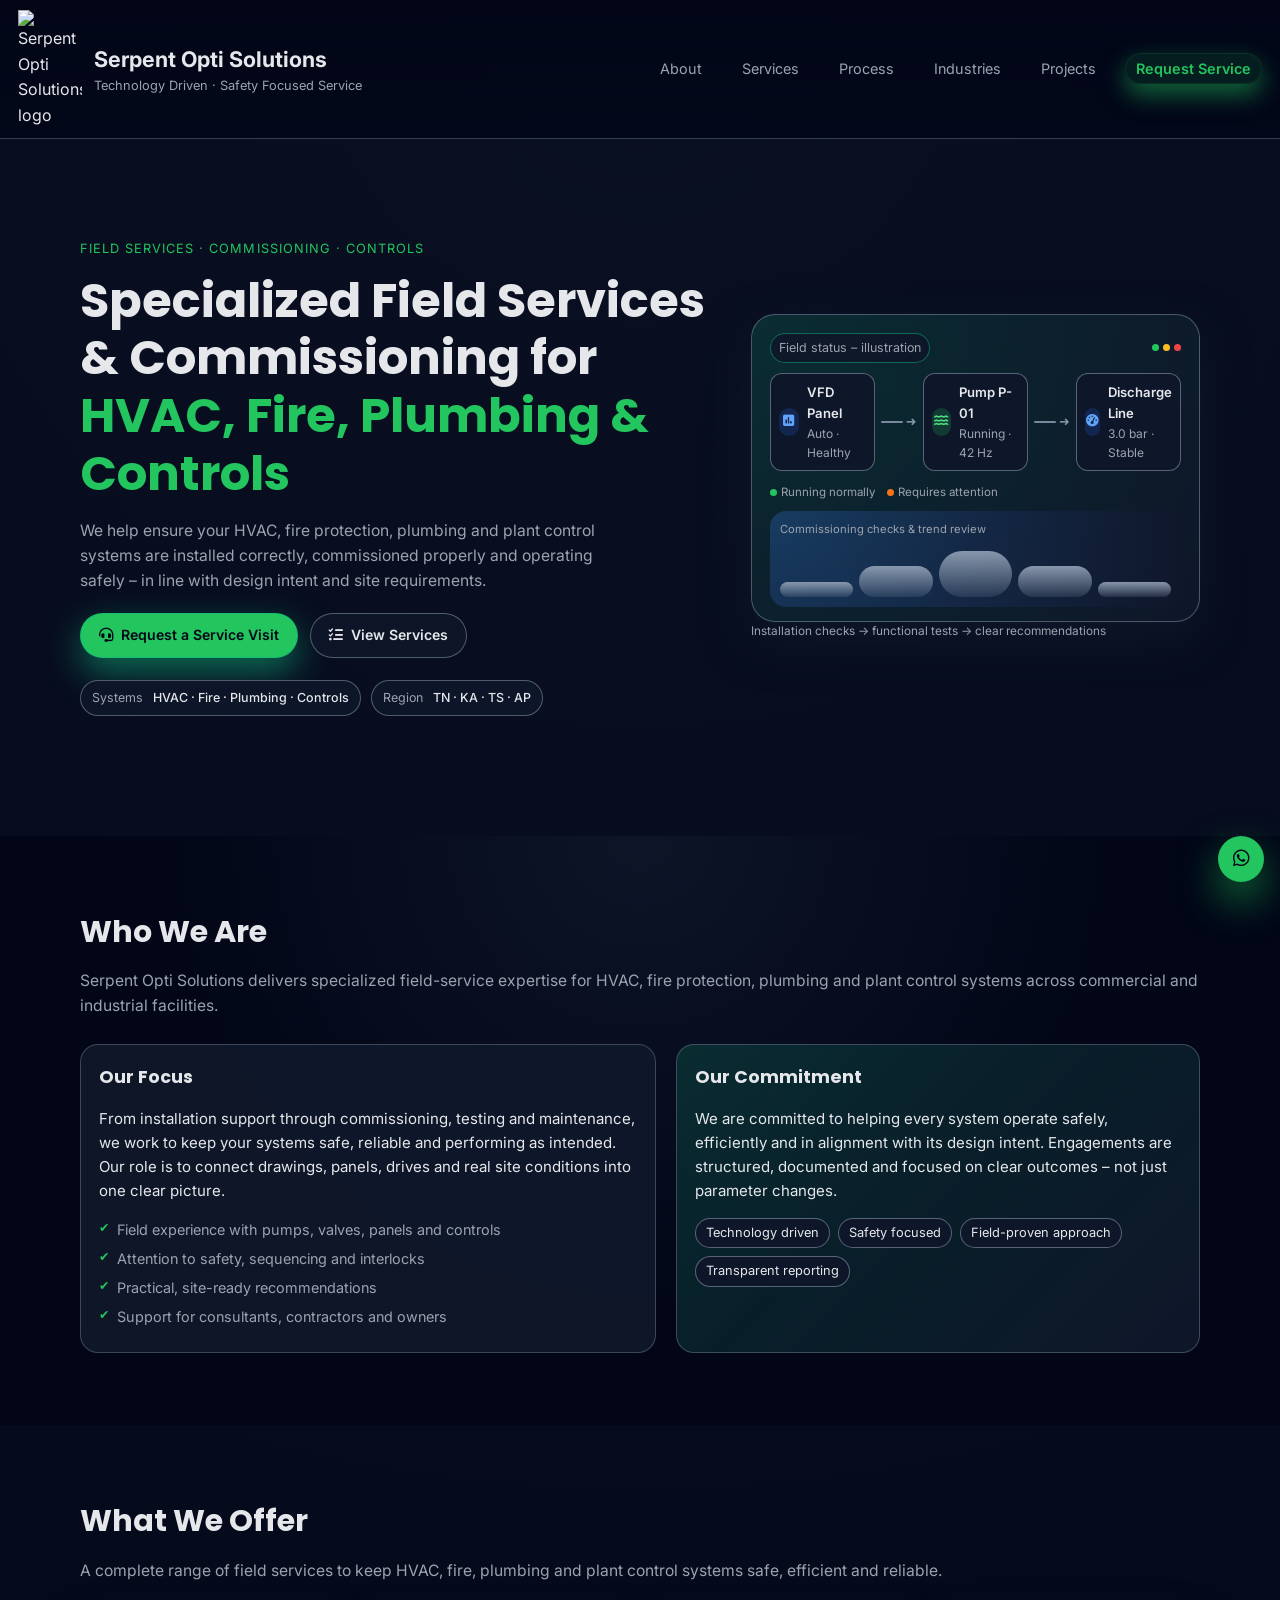
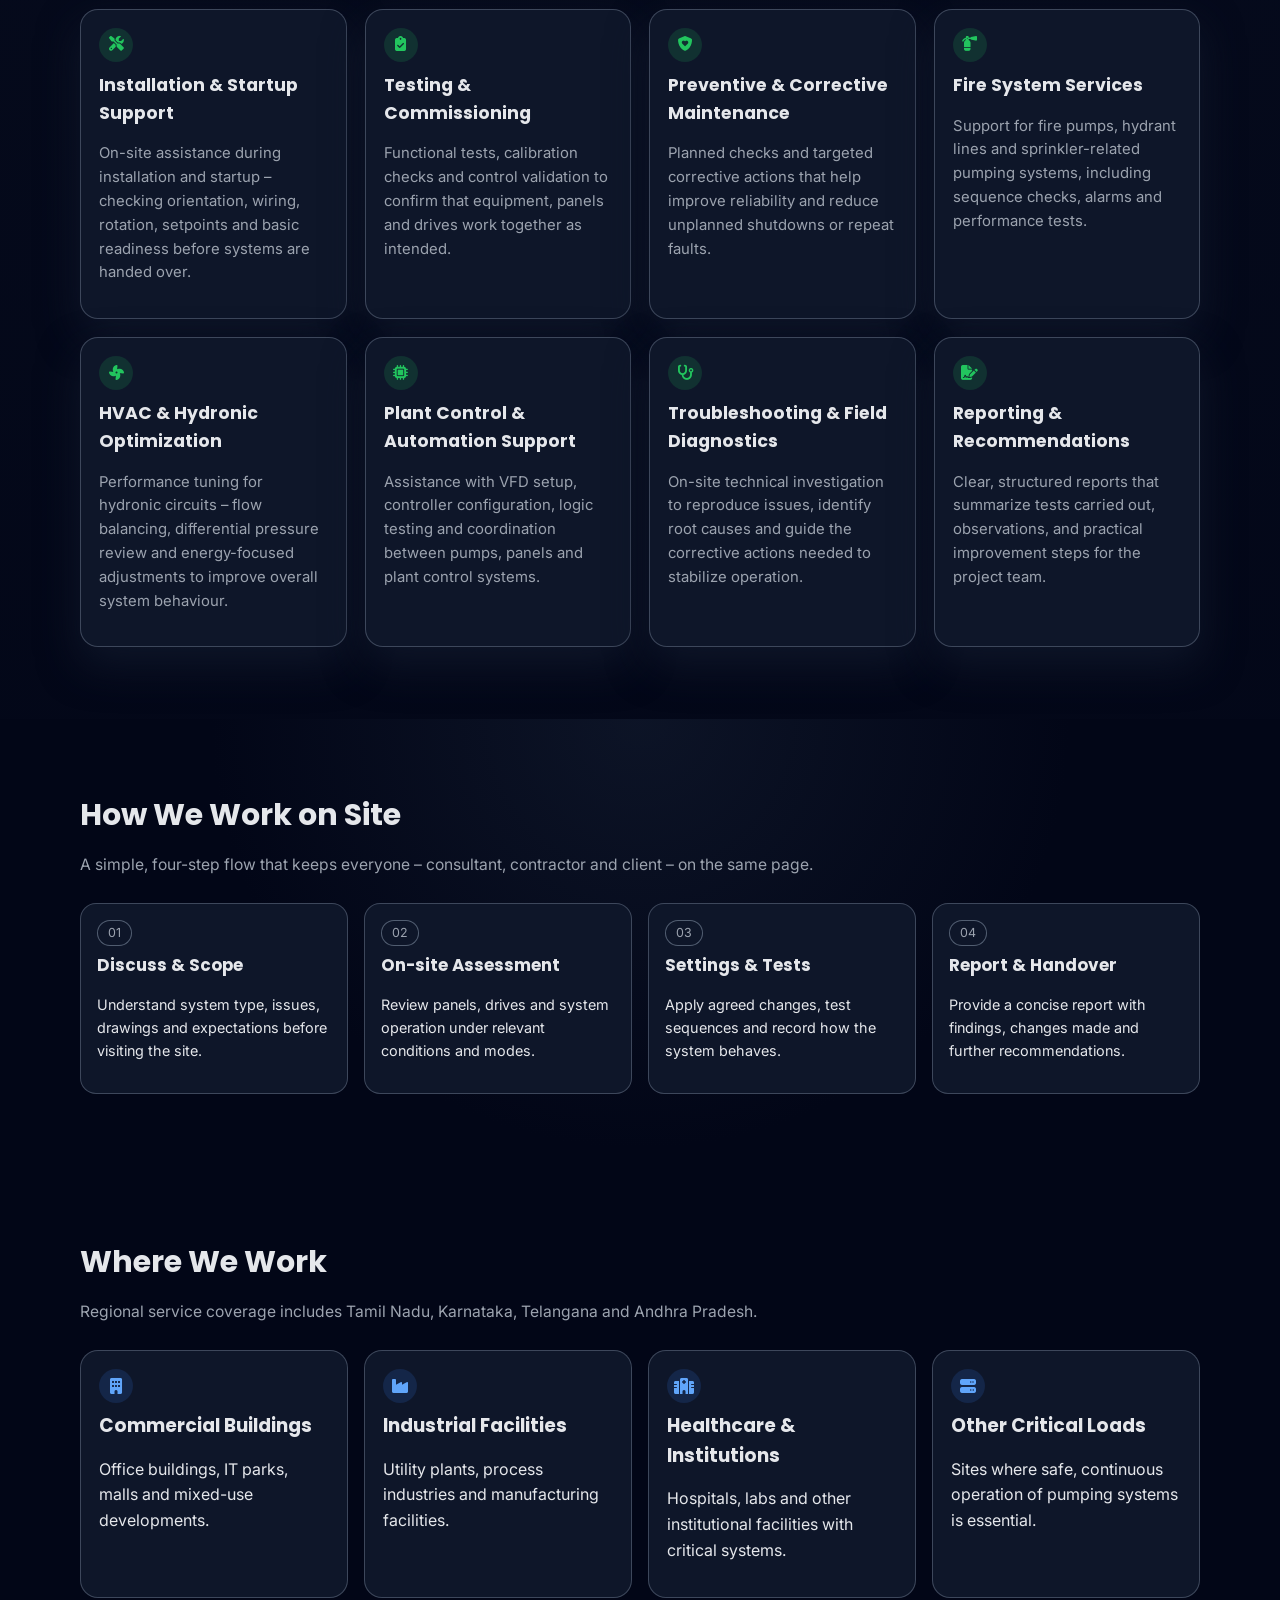
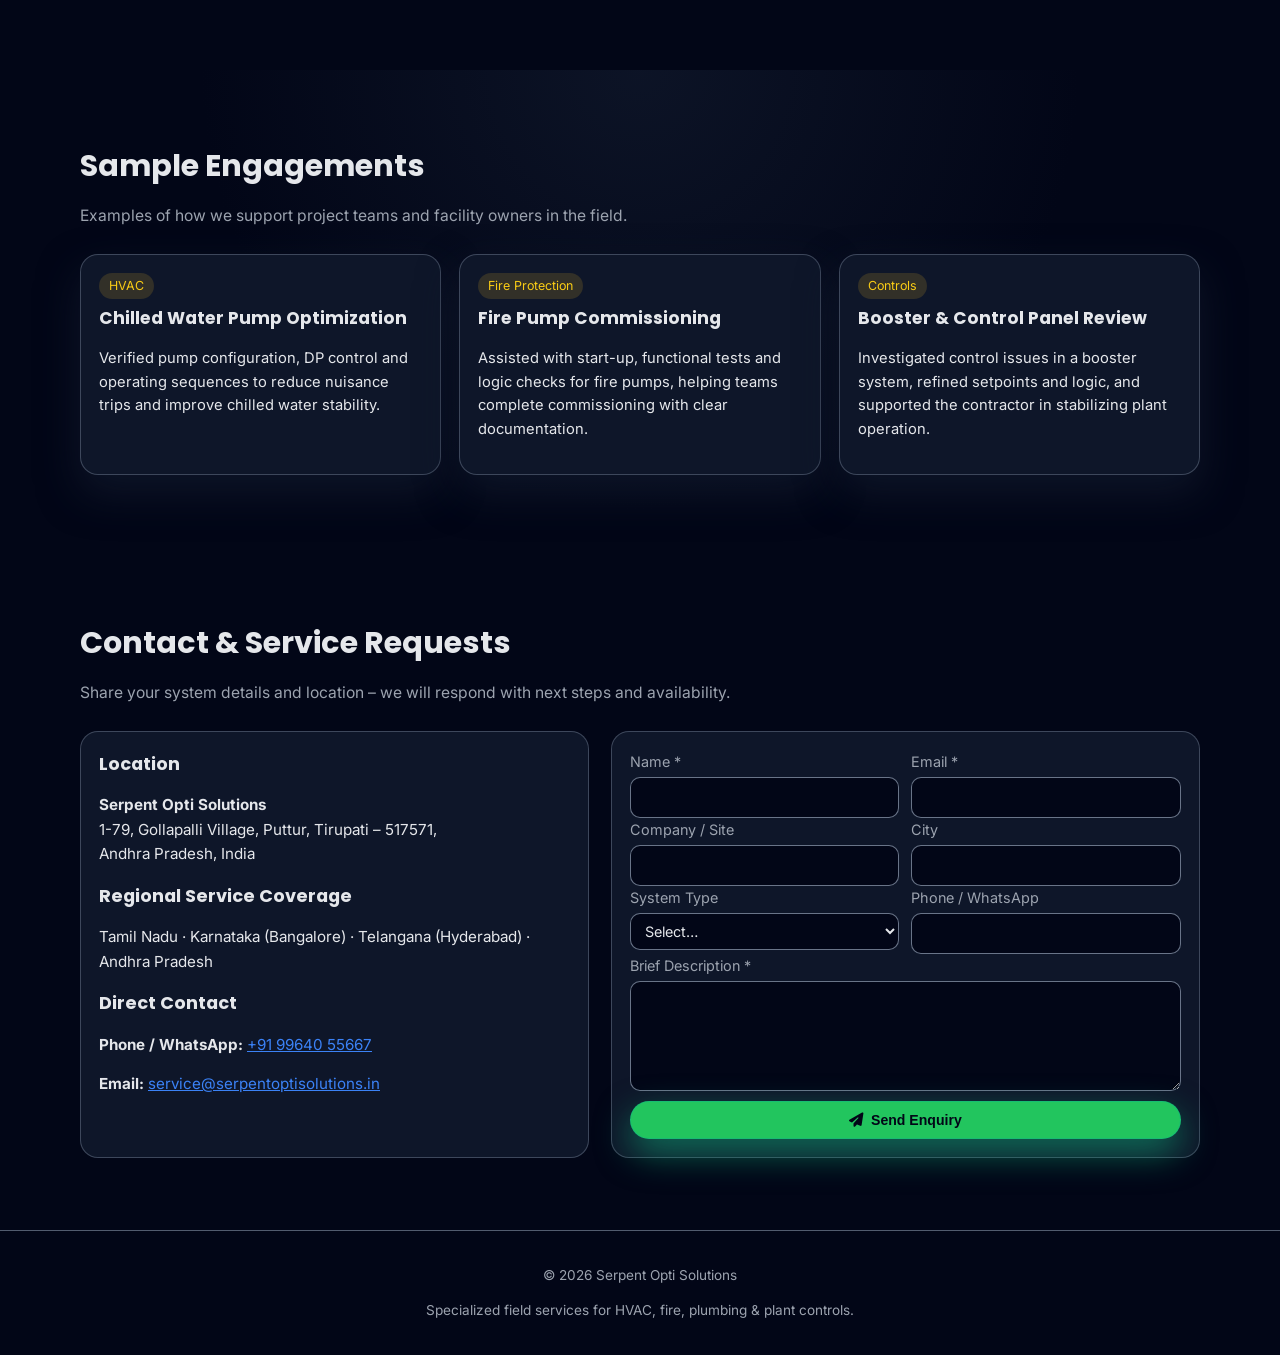
==== index.html @ 76e017cd "Add files via upload" ====
<!DOCTYPE html>
<html lang="en">
<head>
  <meta charset="UTF-8" />
  <title>Serpent Opti Solutions | HVAC, Fire, Plumbing & Control Services</title>
  <meta name="viewport" content="width=device-width, initial-scale=1" />

  <!-- SEO -->
  <meta name="description" content="Serpent Opti Solutions provides specialized field services for HVAC, fire protection, plumbing and plant control systems – including installation support, commissioning, maintenance, troubleshooting and control optimization across South India." />
  <meta name="robots" content="index, follow" />
  <link rel="canonical" href="https://www.serpentoptisolutions.in/" />

  <!-- Open Graph -->
  <meta property="og:type" content="website" />
  <meta property="og:title" content="Serpent Opti Solutions | HVAC, Fire, Plumbing & Controls" />
  <meta property="og:description" content="Specialized field services & commissioning for HVAC, fire, plumbing and plant control systems." />
  <meta property="og:url" content="https://www.serpentoptisolutions.in/" />
  <meta property="og:site_name" content="Serpent Opti Solutions" />

  <!-- Manifest -->
  <link rel="manifest" href="manifest.webmanifest" />
  <meta name="theme-color" content="#050814" />

  <!-- Favicon -->
  <link rel="icon" type="image/png" sizes="192x192" href="icons/icon-192.png" />

  <!-- Fonts -->
  <link rel="preconnect" href="https://fonts.googleapis.com" />
  <link rel="preconnect" href="https://fonts.gstatic.com" crossorigin />
  <link href="https://fonts.googleapis.com/css2?family=Inter:wght@300;400;500;600;700&family=Poppins:wght@500;600&display=swap" rel="stylesheet" />

  <!-- Icons -->
  <link rel="stylesheet" href="https://cdnjs.cloudflare.com/ajax/libs/font-awesome/6.5.1/css/all.min.css" crossorigin="anonymous" />

  <!-- Stylesheet -->
  <link rel="stylesheet" href="style.css" />
</head>
<body>
  <a href="#main" class="skip-link">Skip to main content</a>

  <!-- Sticky Navigation -->
  <header class="site-header" id="top">
    <nav class="nav">
      <div class="logo-container">
        <img src="images/logo.png" alt="Serpent Opti Solutions logo" class="logo-img" />
        <div class="logo-text-group">
          <span class="logo-title">Serpent Opti Solutions</span>
          <span class="logo-subtitle">Technology Driven · Safety Focused Service</span>
        </div>
      </div>

      <button class="nav-toggle" aria-label="Toggle menu" aria-expanded="false">
        <span class="nav-toggle-bar"></span>
        <span class="nav-toggle-bar"></span>
        <span class="nav-toggle-bar"></span>
      </button>

      <ul class="nav-links">
        <li><a href="#about" data-section="about">About</a></li>
        <li><a href="#services" data-section="services">Services</a></li>
        <li><a href="#process" data-section="process">Process</a></li>
        <li><a href="#industries" data-section="industries">Industries</a></li>
        <li><a href="#projects" data-section="projects">Projects</a></li>
        <li><a href="#contact" data-section="contact" class="nav-cta">Request Service</a></li>
      </ul>
    </nav>
  </header>

  <!-- Hero -->
  <section class="hero" aria-labelledby="hero-title">
    <div class="hero-inner container">
      <div class="hero-copy">
        <p class="hero-kicker">Field Services · Commissioning · Controls</p>
        <h1 id="hero-title">
          Specialized Field Services & Commissioning for<br />
          <span class="hero-highlight">HVAC, Fire, Plumbing & Controls</span>
        </h1>
        <p class="hero-text">
          We help ensure your HVAC, fire protection, plumbing and plant control systems are installed correctly,
          commissioned properly and operating safely – in line with design intent and site requirements.
        </p>

        <div class="hero-actions">
          <a href="#contact" class="btn btn-primary">
            <i class="fa-solid fa-headset"></i>
            Request a Service Visit
          </a>
          <a href="#services" class="btn btn-ghost">
            <i class="fa-solid fa-list-check"></i>
            View Services
          </a>
        </div>

        <div class="hero-meta">
          <div class="hero-meta-item">
            <span class="hero-meta-label">Systems</span>
            <span class="hero-meta-value">HVAC · Fire · Plumbing · Controls</span>
          </div>
          <div class="hero-meta-item">
            <span class="hero-meta-label">Region</span>
            <span class="hero-meta-value">TN · KA · TS · AP</span>
          </div>
        </div>
      </div>

      <div class="hero-visual">
        <div class="hero-card">
          <div class="hero-card-header">
            <span class="hero-chip">Field status – illustration</span>
            <span class="hero-dot-group">
              <span class="dot dot-green"></span>
              <span class="dot dot-amber"></span>
              <span class="dot dot-red"></span>
            </span>
          </div>
          <div class="hero-card-body">
            <div class="hero-card-body hero-body-schematic">
  <div class="pump-layout">
    <div class="pump-node panel-node">
      <div class="node-icon"><i class="fa-solid fa-square-poll-vertical"></i></div>
      <div class="node-text">
        <span class="node-title">VFD Panel</span>
        <span class="node-sub">Auto · Healthy</span>
      </div>
    </div>

    <div class="pump-connector">
      <span class="connector-line"></span>
      <span class="connector-arrow">➜</span>
    </div>

    <div class="pump-node pump-node-main">
      <div class="node-icon"><i class="fa-solid fa-water"></i></div>
      <div class="node-text">
        <span class="node-title">Pump P-01</span>
        <span class="node-sub">Running · 42 Hz</span>
      </div>
    </div>

    <div class="pump-connector">
      <span class="connector-line"></span>
      <span class="connector-arrow">➜</span>
    </div>

    <div class="pump-node line-node">
      <div class="node-icon"><i class="fa-solid fa-tachometer-alt"></i></div>
      <div class="node-text">
        <span class="node-title">Discharge Line</span>
        <span class="node-sub">3.0 bar · Stable</span>
      </div>
    </div>
  </div>

  <div class="pump-legend">
    <span class="legend-item"><span class="legend-dot legend-ok"></span> Running normally</span>
    <span class="legend-item"><span class="legend-dot legend-warn"></span> Requires attention</span>
  </div>
</div>

            </div>

            <div class="hero-graph-placeholder">
              <span class="graph-label">Commissioning checks & trend review</span>
              <div class="graph-bar-row">
                <span class="graph-bar short"></span>
                <span class="graph-bar mid"></span>
                <span class="graph-bar tall"></span>
                <span class="graph-bar mid"></span>
                <span class="graph-bar short"></span>
              </div>
            </div>
          </div>
          <div class="hero-card-footer">
            <span class="hero-card-footer-text">
              Installation checks → functional tests → clear recommendations
            </span>
          </div>
        </div>
      </div>
    </div>
  </section>

  <main id="main">

    <!-- About -->
    <section id="about" class="section section-muted">
      <div class="container section-header">
        <h2>Who We Are</h2>
        <p class="section-subtitle">
          Serpent Opti Solutions delivers specialized field-service expertise for HVAC, fire protection,
          plumbing and plant control systems across commercial and industrial facilities.
        </p>
      </div>

      <div class="container about-grid">
        <div class="about-card">
          <h3>Our Focus</h3>
          <p>
            From installation support through commissioning, testing and maintenance, we work to keep your systems
            safe, reliable and performing as intended. Our role is to connect drawings, panels, drives and real
            site conditions into one clear picture. 
          </p>
          <ul class="checklist">
            <li>Field experience with pumps, valves, panels and controls</li>
            <li>Attention to safety, sequencing and interlocks</li>
            <li>Practical, site-ready recommendations</li>
            <li>Support for consultants, contractors and owners</li>
          </ul>
        </div>

        <div class="about-card about-highlight">
          <h3>Our Commitment</h3>
          <p>
            We are committed to helping every system operate safely, efficiently and in alignment with its design intent.
            Engagements are structured, documented and focused on clear outcomes – not just parameter changes. 
          </p>
          <ul class="pill-list">
            <li>Technology driven</li>
            <li>Safety focused</li>
            <li>Field-proven approach</li>
            <li>Transparent reporting</li>
          </ul>
        </div>
      </div>
    </section>

    <!-- Services -->
    <section id="services" class="section">
      <div class="container section-header">
        <h2>What We Offer</h2>
        <p class="section-subtitle">
          A complete range of field services to keep HVAC, fire, plumbing and plant control systems safe,
          efficient and reliable. 
        </p>
      </div>

      <div class="container cards-grid">
        <article class="info-card">
          <div class="info-icon"><i class="fa-solid fa-screwdriver-wrench"></i></div>
          <h3>Installation & Startup Support</h3>
          <p>
            On-site assistance during installation and startup – checking orientation, wiring, rotation, setpoints
            and basic readiness before systems are handed over. 
          </p>
        </article>

        <article class="info-card">
          <div class="info-icon"><i class="fa-solid fa-clipboard-check"></i></div>
          <h3>Testing & Commissioning</h3>
          <p>
            Functional tests, calibration checks and control validation to confirm that equipment, panels and drives
            work together as intended. 
          </p>
        </article>

        <article class="info-card">
          <div class="info-icon"><i class="fa-solid fa-shield-heart"></i></div>
          <h3>Preventive & Corrective Maintenance</h3>
          <p>
            Planned checks and targeted corrective actions that help improve reliability and reduce unplanned
            shutdowns or repeat faults.
          </p>
        </article>

        <article class="info-card">
          <div class="info-icon"><i class="fa-solid fa-fire-extinguisher"></i></div>
          <h3>Fire System Services</h3>
          <p>
            Support for fire pumps, hydrant lines and sprinkler-related pumping systems, including sequence checks,
            alarms and performance tests. 
          </p>
        </article>

        <article class="info-card">
          <div class="info-icon"><i class="fa-solid fa-fan"></i></div>
          <h3>HVAC & Hydronic Optimization</h3>
          <p>
            Performance tuning for hydronic circuits – flow balancing, differential pressure review and energy-focused
            adjustments to improve overall system behaviour. 
          </p>
        </article>

        <article class="info-card">
          <div class="info-icon"><i class="fa-solid fa-microchip"></i></div>
          <h3>Plant Control & Automation Support</h3>
          <p>
            Assistance with VFD setup, controller configuration, logic testing and coordination between pumps,
            panels and plant control systems. 
          </p>
        </article>

        <article class="info-card">
          <div class="info-icon"><i class="fa-solid fa-stethoscope"></i></div>
          <h3>Troubleshooting & Field Diagnostics</h3>
          <p>
            On-site technical investigation to reproduce issues, identify root causes and guide the corrective
            actions needed to stabilize operation. 
          </p>
        </article>

        <article class="info-card">
          <div class="info-icon"><i class="fa-solid fa-file-signature"></i></div>
          <h3>Reporting & Recommendations</h3>
          <p>
            Clear, structured reports that summarize tests carried out, observations, and practical improvement
            steps for the project team. 
          </p>
        </article>
      </div>
    </section>

    <!-- Process -->
    <section id="process" class="section section-muted">
      <div class="container section-header">
        <h2>How We Work on Site</h2>
        <p class="section-subtitle">
          A simple, four-step flow that keeps everyone – consultant, contractor and client – on the same page.
        </p>
      </div>

      <div class="container process-grid">
        <div class="process-step">
          <span class="step-number">01</span>
          <h3>Discuss & Scope</h3>
          <p>Understand system type, issues, drawings and expectations before visiting the site.</p>
        </div>
        <div class="process-step">
          <span class="step-number">02</span>
          <h3>On-site Assessment</h3>
          <p>Review panels, drives and system operation under relevant conditions and modes.</p>
        </div>
        <div class="process-step">
          <span class="step-number">03</span>
          <h3>Settings & Tests</h3>
          <p>Apply agreed changes, test sequences and record how the system behaves.</p>
        </div>
        <div class="process-step">
          <span class="step-number">04</span>
          <h3>Report & Handover</h3>
          <p>Provide a concise report with findings, changes made and further recommendations.</p>
        </div>
      </div>
    </section>

    <!-- Industries -->
    <section id="industries" class="section">
      <div class="container section-header">
        <h2>Where We Work</h2>
        <p class="section-subtitle">
          Regional service coverage includes Tamil Nadu, Karnataka, Telangana and Andhra Pradesh. 
        </p>
      </div>

      <div class="container industries-grid">
        <article class="industry-card">
          <div class="industry-icon"><i class="fa-solid fa-building"></i></div>
          <h3>Commercial Buildings</h3>
          <p>Office buildings, IT parks, malls and mixed-use developments.</p>
        </article>

        <article class="industry-card">
          <div class="industry-icon"><i class="fa-solid fa-industry"></i></div>
          <h3>Industrial Facilities</h3>
          <p>Utility plants, process industries and manufacturing facilities.</p>
        </article>

        <article class="industry-card">
          <div class="industry-icon"><i class="fa-solid fa-hospital"></i></div>
          <h3>Healthcare & Institutions</h3>
          <p>Hospitals, labs and other institutional facilities with critical systems.</p>
        </article>

        <article class="industry-card">
          <div class="industry-icon"><i class="fa-solid fa-server"></i></div>
          <h3>Other Critical Loads</h3>
          <p>Sites where safe, continuous operation of pumping systems is essential.</p>
        </article>
      </div>
    </section>

    <!-- Projects -->
    <section id="projects" class="section section-muted">
      <div class="container section-header">
        <h2>Sample Engagements</h2>
        <p class="section-subtitle">
          Examples of how we support project teams and facility owners in the field.
        </p>
      </div>

      <div class="container projects-grid">
        <article class="project-card">
          <div class="project-tag">HVAC</div>
          <h3>Chilled Water Pump Optimization</h3>
          <p>
            Verified pump configuration, DP control and operating sequences to reduce nuisance trips and improve
            chilled water stability.
          </p>
        </article>

        <article class="project-card">
          <div class="project-tag">Fire Protection</div>
          <h3>Fire Pump Commissioning</h3>
          <p>
            Assisted with start-up, functional tests and logic checks for fire pumps, helping teams complete
            commissioning with clear documentation.
          </p>
        </article>

        <article class="project-card">
          <div class="project-tag">Controls</div>
          <h3>Booster & Control Panel Review</h3>
          <p>
            Investigated control issues in a booster system, refined setpoints and logic, and supported the contractor
            in stabilizing plant operation.
          </p>
        </article>
      </div>
    </section>

    <!-- Contact -->
    <section id="contact" class="section">
      <div class="container section-header">
        <h2>Contact & Service Requests</h2>
        <p class="section-subtitle">
          Share your system details and location – we will respond with next steps and availability.
        </p>
      </div>

      <div class="container contact-layout">
        <div class="contact-details">
          <h3>Location</h3>
          <p>
            <strong>Serpent Opti Solutions</strong><br />
            1-79, Gollapalli Village, Puttur, Tirupati – 517571,<br />
            Andhra Pradesh, India 
          </p>

          <h3>Regional Service Coverage</h3>
          <p>
            Tamil Nadu · Karnataka (Bangalore) · Telangana (Hyderabad) · Andhra Pradesh 
          </p>

          <h3>Direct Contact</h3>
          <p><strong>Phone / WhatsApp:</strong> <a href="tel:+919964055667">+91 99640 55667</a></p>
          <p><strong>Email:</strong> <a href="mailto:service@serpentoptisolutions.in">service@serpentoptisolutions.in</a></p>
        </div>

        <form
  class="contact-form"
  action="https://formspree.io/f/xjkzzwlb"
  method="POST"
>
  <!-- Optional: email subject line you receive -->
  <input type="hidden" name="_subject" value="New service enquiry from website" />

  <!-- Optional: redirect after success (uncomment after you create thank-you.html) -->
  <!-- <input type="hidden" name="_next" value="thank-you.html" /> -->

  <div class="form-row">
    <div class="form-field">
      <label for="name">Name *</label>
      <input id="name" name="name" type="text" required />
    </div>

    <div class="form-field">
      <label for="email">Email *</label>
      <input id="email" name="email" type="email" required />
    </div>
  </div>

  <div class="form-row">
    <div class="form-field">
      <label for="company">Company / Site</label>
      <input id="company" name="company" type="text" />
    </div>

    <div class="form-field">
      <label for="city">City</label>
      <input id="city" name="city" type="text" />
    </div>
  </div>

  <div class="form-row">
    <div class="form-field">
      <label for="serviceType">System Type</label>
      <select id="serviceType" name="serviceType">
        <option value="">Select…</option>
        <option>HVAC System</option>
        <option>Fire Protection System</option>
        <option>Plumbing / Booster System</option>
        <option>Plant Controls / VFD</option>
        <option>Multiple / Other</option>
      </select>
    </div>

    <div class="form-field">
      <label for="phone">Phone / WhatsApp</label>
      <input id="phone" name="phone" type="text" />
    </div>
  </div>

  <div class="form-field">
    <label for="message">Brief Description *</label>
    <textarea id="message" name="message" rows="4" required></textarea>
  </div>

  <button type="submit" class="btn btn-primary btn-full">
    <i class="fa-solid fa-paper-plane"></i>
    Send Enquiry
  </button>
</form>
      </div>
    </section>
  </main>

  <footer class="site-footer">
    <div class="container footer-inner">
      <p>&copy; <span id="year"></span> Serpent Opti Solutions</p>
      <p class="footer-tagline">Specialized field services for HVAC, fire, plumbing & plant controls.</p>
    </div>
  </footer>

  <!-- WhatsApp Floating Button -->
  <a
    href="https://wa.me/919964055667?text=Hello%2C%20I%20would%20like%20to%20discuss%20a%20field%20service%20requirement."
    class="whatsapp-fab"
    target="_blank"
    aria-label="Chat on WhatsApp"
  >
    <i class="fa-brands fa-whatsapp"></i>
  </a>

  <!-- Back to Top Button -->
  <button class="back-to-top" aria-label="Back to top">
    <i class="fa-solid fa-arrow-up"></i>
  </button>

  <script>
    // Nav shadow & back-to-top visibility
    const header = document.querySelector(".site-header");
    const backToTop = document.querySelector(".back-to-top");

    window.addEventListener("scroll", () => {
      const scrolled = window.scrollY > 20;
      header.classList.toggle("scrolled", scrolled);
      backToTop.classList.toggle("visible", window.scrollY > 500);
    });

    // Back to top click
    backToTop.addEventListener("click", () => {
      window.scrollTo({ top: 0, behavior: "smooth" });
    });

    // Mobile navigation
    const navToggle = document.querySelector(".nav-toggle");
    const navLinks = document.querySelector(".nav-links");

    navToggle.addEventListener("click", () => {
      const isOpen = navLinks.classList.toggle("open");
      navToggle.setAttribute("aria-expanded", isOpen);
    });

    navLinks.addEventListener("click", (e) => {
      if (e.target.tagName === "A") {
        navLinks.classList.remove("open");
        navToggle.setAttribute("aria-expanded", "false");
      }
    });

    // Active section highlighting
    const sections = document.querySelectorAll("section[id]");
    const menuLinks = document.querySelectorAll(".nav-links a[data-section]");

    const observer = new IntersectionObserver(
      (entries) => {
        entries.forEach((entry) => {
          const id = entry.target.id;
          const link = document.querySelector('.nav-links a[data-section="' + id + '"]');
          if (entry.isIntersecting && link) {
            menuLinks.forEach((a) => a.classList.remove("active"));
            link.classList.add("active");
          }
        });
      },
      { threshold: 0.4 }
    );

    sections.forEach((section) => observer.observe(section));

    // Year auto update
    document.getElementById("year").textContent = new Date().getFullYear();
  </script>
</body>
</html>
---- style.css ----
:root {
  --bg-body: #020617;
  --bg-elevated: #020617;
  --bg-elevated-soft: #020617;
  --bg-muted: #020617;
  --accent: #22c55e;
  --accent-soft: rgba(34, 197, 94, 0.12);
  --accent-2: #3b82f6;
  --text-main: #e5e7eb;
  --text-muted: #9ca3af;
  --border-soft: rgba(148, 163, 184, 0.35);
  --shadow-soft: 0 18px 45px rgba(15, 23, 42, 0.9);
  --radius-lg: 18px;
  --radius-pill: 999px;
}

/* RESET-ish */

*,
*::before,
*::after {
  box-sizing: border-box;
}

body {
  margin: 0;
  font-family: "Inter", system-ui, -apple-system, BlinkMacSystemFont, "Segoe UI", sans-serif;
  line-height: 1.6;
  color: var(--text-main);
  background:
    radial-gradient(circle at top, rgba(15, 23, 42, 0.6), transparent 60%),
    #020617;
}

img {
  max-width: 100%;
  height: auto;
  display: block;
}

a {
  color: inherit;
  text-decoration: none;
}

@media (prefers-reduced-motion: no-preference) {
  html {
    scroll-behavior: smooth;
  }
}

/* Layout helpers */

.container {
  width: min(1120px, 92%);
  margin: 0 auto;
}

.section {
  padding: 72px 0;
  scroll-margin-top: 90px;
}

.section-muted {
  background: radial-gradient(circle at top, rgba(15, 23, 42, 0.8), #020617 55%);
}

/* Typography */

h1,
h2,
h3,
h4 {
  font-family: "Poppins", system-ui, sans-serif;
  margin: 0 0 12px;
}

h2 {
  font-size: 1.9rem;
}

.section-subtitle {
  margin: 0;
  font-size: 0.98rem;
  color: var(--text-muted);
}

/* Skip link */

.skip-link {
  position: absolute;
  left: -999px;
  top: auto;
  width: 1px;
  height: 1px;
  overflow: hidden;
}

.skip-link:focus {
  left: 12px;
  top: 12px;
  padding: 10px 14px;
  background: var(--accent);
  color: #020617;
  z-index: 999;
  border-radius: 6px;
}

/* Header & Navigation */

.site-header {
  position: sticky;
  top: 0;
  z-index: 50;
  backdrop-filter: blur(18px);
  background: linear-gradient(to bottom, rgba(2, 6, 23, 0.96), rgba(2, 6, 23, 0.8));
  border-bottom: 1px solid rgba(148, 163, 184, 0.35);
  transition: box-shadow 0.2s ease, border-color 0.2s ease, background 0.2s ease;
}

.site-header.scrolled {
  box-shadow: 0 18px 50px rgba(15, 23, 42, 0.9);
  border-color: rgba(148, 163, 184, 0.6);
}

.nav {
  display: flex;
  align-items: center;
  justify-content: space-between;
  padding: 10px min(4vw, 18px);
  gap: 20px;
}

/* Logo area – bigger logo & name */

.logo-container {
  display: flex;
  align-items: center;
  gap: 12px;
}

.logo-img {
  width: 64px;  /* bigger logo */
  height: auto;
}

.logo-text-group {
  display: flex;
  flex-direction: column;
}

.logo-title {
  font-size: 1.35rem;   /* bigger company name */
  font-weight: 700;
}

.logo-subtitle {
  font-size: 0.8rem;
  color: var(--text-muted);
}

/* Nav links */

.nav-links {
  list-style: none;
  display: flex;
  align-items: center;
  gap: 18px;
}

.nav-links a {
  font-size: 0.9rem;
  padding: 6px 10px;
  border-radius: 999px;
  color: var(--text-muted);
  border: 1px solid transparent;
  transition: background 0.2s ease, color 0.2s ease, border-color 0.2s ease, transform 0.1s ease;
}

.nav-links a:hover {
  background: rgba(15, 23, 42, 0.9);
  color: var(--text-main);
  transform: translateY(-1px);
}

.nav-links a.active {
  background: var(--accent-soft);
  color: var(--accent);
  border-color: var(--accent-soft);
}

.nav-cta {
  background: var(--accent);
  color: #020617;
  font-weight: 600;
  box-shadow: 0 10px 24px rgba(34, 197, 94, 0.5);
}

.nav-cta:hover {
  background: #16a34a;
}

/* Mobile nav toggle */

.nav-toggle {
  display: none;
  background: transparent;
  border: 0;
  padding: 6px;
  cursor: pointer;
}

.nav-toggle-bar {
  display: block;
  width: 22px;
  height: 2px;
  background: #e5e7eb;
  margin: 4px 0;
  border-radius: 999px;
}

.nav-toggle:focus-visible {
  outline: 2px solid var(--accent);
  border-radius: 4px;
}

/* Hero */

.hero {
  position: relative;
  padding: 56px 0 80px;
}

.hero {
  position: relative;
  padding: 100px 0 120px;
  background: url("images/hero-pump-dark.jpg") center/cover no-repeat;
}

.hero-inner {
  display: flex;
  align-items: center;
}


.hero-copy {
  z-index: 1;
}

.hero-kicker {
  font-size: 0.8rem;
  letter-spacing: 0.08em;
  text-transform: uppercase;
  color: var(--accent);
  margin: 0 0 12px;
}

.hero h1 {
  font-size: clamp(2.2rem, 3vw + 1.4rem, 3rem);
  line-height: 1.2;
  margin-bottom: 14px;
}

.hero-highlight {
  color: var(--accent);
}

.hero-text {
  color: var(--text-muted);
  font-size: 0.98rem;
  max-width: 560px;
  margin-bottom: 20px;
}

.hero-actions {
  display: flex;
  flex-wrap: wrap;
  gap: 12px;
  margin-bottom: 22px;
}

.btn {
  display: inline-flex;
  align-items: center;
  gap: 8px;
  padding: 10px 18px;
  border-radius: var(--radius-pill);
  font-size: 0.88rem;
  font-weight: 600;
  border: 1px solid transparent;
  cursor: pointer;
  transition: background 0.15s ease, color 0.15s ease, box-shadow 0.15s ease, transform 0.1s ease;
}

.btn i {
  font-size: 0.9rem;
}

.btn-primary {
  background: var(--accent);
  color: #020617;
  box-shadow: 0 14px 35px rgba(16, 185, 129, 0.55);
  border-color: rgba(16, 185, 129, 0.6);
}

.btn-primary:hover {
  background: #16a34a;
  box-shadow: 0 18px 40px rgba(16, 185, 129, 0.7);
  transform: translateY(-1px);
}

.btn-ghost {
  background: rgba(15, 23, 42, 0.85);
  color: var(--text-main);
  border-color: rgba(148, 163, 184, 0.5);
}

.btn-ghost:hover {
  background: rgba(15, 23, 42, 1);
}

/* Hero meta */

.hero-meta {
  display: flex;
  flex-wrap: wrap;
  gap: 10px;
}

.hero-meta-item {
  padding: 7px 11px;
  border-radius: 999px;
  border: 1px solid rgba(148, 163, 184, 0.5);
  background: rgba(15, 23, 42, 0.9);
  font-size: 0.78rem;
}

.hero-meta-label {
  color: var(--text-muted);
  margin-right: 6px;
}

.hero-meta-value {
  font-weight: 500;
}

/* Hero visual card */

.hero-visual {
  z-index: 1;
}

.hero-card {
  background: radial-gradient(circle at top left, rgba(16, 185, 129, 0.18), rgba(15, 23, 42, 0.98));
  border-radius: 24px;
  border: 1px solid rgba(148, 163, 184, 0.45);
  box-shadow: var(--shadow-soft);
  padding: 18px 18px 14px;
  display: flex;
  flex-direction: column;
  gap: 10px;
}

.hero-card-header,
.hero-card-footer {
  display: flex;
  align-items: center;
  justify-content: space-between;
  font-size: 0.78rem;
  color: var(--text-muted);
}

.hero-chip {
  padding: 4px 8px;
  border-radius: 999px;
  border: 1px solid rgba(16, 185, 129, 0.5);
  background: rgba(15, 23, 42, 0.9);
}

.hero-dot-group {
  display: inline-flex;
  gap: 4px;
}

.dot {
  width: 7px;
  height: 7px;
  border-radius: 50%;
}

.dot-green {
  background: #22c55e;
}

.dot-amber {
  background: #fbbf24;
}

.dot-red {
  background: #ef4444;
}

.hero-metrics {
  display: grid;
  grid-template-columns: repeat(3, minmax(0, 1fr));
  gap: 10px;
  margin-bottom: 14px;
}

.metric {
  padding: 8px 10px;
  border-radius: 12px;
  background: rgba(15, 23, 42, 0.9);
  border: 1px solid rgba(148, 163, 184, 0.55);
  font-size: 0.75rem;
  display: flex;
  flex-direction: column;
  justify-content: space-between;
}

.metric-label {
  color: var(--text-muted);
  display: block;
  margin-bottom: 3px;
}

.metric-value {
  font-size: 0.9rem;
  font-weight: 600;
}

.metric-pill {
  display: inline-flex;
  align-items: center;
  padding: 2px 8px;
  border-radius: 999px;
  background: rgba(16, 185, 129, 0.18);
  color: #6ee7b7;
  font-size: 0.78rem;
}

.hero-graph-placeholder {
  padding: 10px;
  border-radius: 16px;
  background: radial-gradient(circle at top left, rgba(59, 130, 246, 0.25), rgba(15, 23, 42, 0.96));
}

.graph-label {
  display: block;
  font-size: 0.7rem;
  color: var(--text-muted);
  margin-bottom: 6px;
}

.graph-bar-row {
  display: flex;
  align-items: flex-end;
  gap: 6px;
  height: 52px;
}

.graph-bar {
  flex: 1;
  border-radius: 999px;
  background: linear-gradient(to top, rgba(148, 163, 184, 0.15), rgba(148, 163, 184, 0.9));
}

.graph-bar.short { height: 30%; }
.graph-bar.mid   { height: 60%; }
.graph-bar.tall  { height: 90%; }

.hero-card-footer-text {
  font-size: 0.74rem;
  color: var(--text-muted);
}

/* Section headers */

.section-header {
  text-align: left;
  margin-bottom: 26px;
}

/* About */

.about-grid {
  display: grid;
  grid-template-columns: minmax(0, 1.1fr) minmax(0, 1fr);
  gap: 20px;
}

.about-card {
  padding: 18px;
  border-radius: var(--radius-lg);
  background: rgba(15, 23, 42, 0.96);
  border: 1px solid var(--border-soft);
  font-size: 0.94rem;
}

.about-highlight {
  background: linear-gradient(135deg, rgba(16, 185, 129, 0.18), rgba(15, 23, 42, 0.98));
}

.checklist {
  list-style: none;
  padding: 0;
  margin: 14px 0 0;
}

.checklist li {
  position: relative;
  padding-left: 18px;
  margin-bottom: 6px;
  color: var(--text-muted);
  font-size: 0.9rem;
}

.checklist li::before {
  content: "✔";
  position: absolute;
  left: 0;
  top: 0;
  font-size: 0.78rem;
  color: var(--accent);
}

.pill-list {
  list-style: none;
  padding: 0;
  margin: 14px 0 0;
  display: flex;
  flex-wrap: wrap;
  gap: 8px;
}

.pill-list li {
  padding: 4px 10px;
  border-radius: 999px;
  background: rgba(15, 23, 42, 0.96);
  border: 1px solid rgba(148, 163, 184, 0.55);
  font-size: 0.8rem;
}

/* Generic cards grid */

.cards-grid {
  display: grid;
  grid-template-columns: repeat(4, minmax(0, 1fr));
  gap: 18px;
}

.info-card {
  padding: 18px;
  border-radius: var(--radius-lg);
  background: rgba(15, 23, 42, 0.98);
  border: 1px solid var(--border-soft);
  box-shadow: 0 18px 40px rgba(15, 23, 42, 0.9);
  position: relative;
  overflow: hidden;
  font-size: 0.93rem;
  transition: transform 0.16s ease, box-shadow 0.16s ease, border-color 0.16s ease;
}

.info-card::before {
  content: "";
  position: absolute;
  inset: -35%;
  background: radial-gradient(circle at top left, rgba(34, 197, 94, 0.16), transparent 55%);
  opacity: 0;
  transition: opacity 0.18s ease;
}

.info-card:hover {
  transform: translateY(-4px);
  box-shadow: 0 24px 50px rgba(15, 23, 42, 1);
  border-color: rgba(34, 197, 94, 0.55);
}

.info-card:hover::before {
  opacity: 1;
}

.info-icon {
  width: 34px;
  height: 34px;
  border-radius: 999px;
  background: rgba(34, 197, 94, 0.15);
  display: inline-flex;
  align-items: center;
  justify-content: center;
  color: var(--accent);
  margin-bottom: 10px;
}

.info-card p {
  color: var(--text-muted);
}

/* Process */

.process-grid {
  display: grid;
  grid-template-columns: repeat(4, minmax(0, 1fr));
  gap: 16px;
}

.process-step {
  padding: 16px;
  border-radius: 16px;
  background: rgba(15, 23, 42, 0.98);
  border: 1px solid var(--border-soft);
  font-size: 0.9rem;
}

.step-number {
  display: inline-block;
  padding: 2px 10px;
  border-radius: 999px;
  background: rgba(15, 23, 42, 0.96);
  border: 1px solid rgba(148, 163, 184, 0.5);
  font-size: 0.78rem;
  color: var(--text-muted);
  margin-bottom: 6px;
}

/* Industries */

.industries-grid {
  display: grid;
  grid-template-columns: repeat(4, minmax(0, 1fr));
  gap: 16px;
}

.industry-card {
  padding: 18px;
  border-radius: var(--radius-lg);
  background: rgba(15, 23, 42, 0.98);
  border: 1px solid var(--border-soft);
  transition: transform 0.18s ease, box-shadow 0.18s ease, border-color 0.18s ease;
}

.industry-card:hover {
  transform: translateY(-4px);
  border-color: rgba(59, 130, 246, 0.8);
  box-shadow: 0 24px 50px rgba(15, 23, 42, 0.95);
}

.industry-icon {
  width: 34px;
  height: 34px;
  border-radius: 999px;
  background: rgba(59, 130, 246, 0.15);
  display: inline-flex;
  align-items: center;
  justify-content: center;
  color: #60a5fa;
  margin-bottom: 8px;
}

/* Projects */

.projects-grid {
  display: grid;
  grid-template-columns: repeat(3, minmax(0, 1fr));
  gap: 18px;
}

.project-card {
  padding: 18px;
  border-radius: var(--radius-lg);
  background: rgba(15, 23, 42, 0.98);
  border: 1px solid var(--border-soft);
  box-shadow: 0 18px 40px rgba(15, 23, 42, 0.85);
  font-size: 0.92rem;
  transition: transform 0.18s ease, box-shadow 0.18s ease, border-color 0.18s ease;
}

.project-card:hover {
  transform: translateY(-3px);
  border-color: rgba(148, 163, 184, 0.9);
  box-shadow: 0 24px 52px rgba(15, 23, 42, 0.98);
}

.project-tag {
  display: inline-flex;
  padding: 3px 10px;
  border-radius: 999px;
  background: rgba(251, 191, 36, 0.15);
  color: #facc15;
  font-size: 0.78rem;
  margin-bottom: 6px;
}

/* Contact */

.contact-layout {
  display: grid;
  grid-template-columns: minmax(0, 0.95fr) minmax(0, 1.1fr);
  gap: 22px;
}

.contact-details {
  padding: 18px;
  border-radius: var(--radius-lg);
  background: rgba(15, 23, 42, 0.98);
  border: 1px solid var(--border-soft);
  font-size: 0.95rem;
}

.contact-details a {
  color: var(--accent-2);
  text-decoration: underline;
}

.contact-form {
  padding: 18px;
  border-radius: var(--radius-lg);
  background: rgba(15, 23, 42, 0.98);
  border: 1px solid var(--border-soft);
}

.form-row {
  display: grid;
  grid-template-columns: repeat(2, minmax(0, 1fr));
  gap: 12px;
}

.form-field {
  display: flex;
  flex-direction: column;
  gap: 4px;
  font-size: 0.9rem;
}

label {
  color: var(--text-muted);
}

input,
textarea,
select {
  padding: 8px 10px;
  border-radius: 10px;
  border: 1px solid rgba(148, 163, 184, 0.7);
  background: #020617;
  color: var(--text-main);
  font: inherit;
  resize: vertical;
  outline: none;
  transition: border 0.2s ease, box-shadow 0.2s ease, background 0.2s ease;
}

input:focus,
textarea:focus,
select:focus {
  border-color: var(--accent);
  box-shadow: 0 0 0 1px rgba(34, 197, 94, 0.45);
}

select {
  cursor: pointer;
}

.btn-full {
  width: 100%;
  justify-content: center;
  margin-top: 10px;
}

/* Footer */

.site-footer {
  border-top: 1px solid rgba(148, 163, 184, 0.55);
  background: #020617;
  padding: 20px 0;
}

.footer-inner {
  text-align: center;
  font-size: 0.85rem;
  color: var(--text-muted);
}

.footer-tagline {
  margin-top: 4px;
}

/* Floating buttons */

.whatsapp-fab {
  position: fixed;
  right: 16px;
  bottom: 18px;
  width: 46px;
  height: 46px;
  border-radius: 999px;
  background: #22c55e;
  color: #020617;
  display: inline-flex;
  align-items: center;
  justify-content: center;
  box-shadow: 0 18px 40px rgba(22, 163, 74, 0.7);
  z-index: 60;
  font-size: 1.2rem;
}

.whatsapp-fab:hover {
  background: #16a34a;
}

.back-to-top {
  position: fixed;
  right: 18px;
  bottom: 74px;
  width: 36px;
  height: 36px;
  border-radius: 999px;
  border: 1px solid rgba(148, 163, 184, 0.8);
  background: rgba(15, 23, 42, 0.98);
  color: var(--text-main);
  display: inline-flex;
  align-items: center;
  justify-content: center;
  cursor: pointer;
  opacity: 0;
  pointer-events: none;
  transform: translateY(8px);
  transition: opacity 0.15s ease, transform 0.15s ease;
  z-index: 55;
}

.back-to-top.visible {
  opacity: 1;
  pointer-events: auto;
  transform: translateY(0);
}

/* Focus */

:focus-visible {
  outline: 2px solid var(--accent);
  outline-offset: 2px;
}

/* Responsive */

@media (max-width: 980px) {
  .hero-inner {
    grid-template-columns: minmax(0, 1fr);
  }

  .hero-visual {
    order: -1;
  }

  .about-grid {
    grid-template-columns: minmax(0, 1fr);
  }

  .cards-grid {
    grid-template-columns: repeat(2, minmax(0, 1fr));
  }

  .projects-grid {
    grid-template-columns: repeat(2, minmax(0, 1fr));
  }

  .process-grid,
  .industries-grid,
  .contact-layout {
    grid-template-columns: minmax(0, 1fr);
  }

  .form-row {
    grid-template-columns: minmax(0, 1fr);
  }
}

@media (max-width: 768px) {
  /* Keep hero card centered on small screens */
  .hero-card {
    max-width: 360px;
    margin: 8px auto 0;
  }

  /* Stack metrics vertically instead of squeezing them into one row */
  .hero-metrics {
    grid-template-columns: minmax(0, 1fr);
    gap: 8px;
  }

  .metric {
    text-align: left;
  }

  .metric-value,
  .metric-pill {
    font-size: 0.9rem;
  }
}

@media (max-width: 600px) {
  .logo-img {
    width: 52px;
  }

  .logo-title {
    font-size: 1.1rem;
  }
}
/* ===== Hero card variants ===== */

/* Option 1 – Dashboard KPIs */
.hero-body-dashboard {
  display: flex;
  flex-direction: column;
  gap: 14px;
}

.kpi-grid {
  display: grid;
  grid-template-columns: repeat(2, minmax(0, 1fr));
  gap: 10px;
}

.kpi-item {
  padding: 10px 10px;
  border-radius: 12px;
  background: rgba(15, 23, 42, 0.96);
  border: 1px solid rgba(148, 163, 184, 0.6);
  font-size: 0.78rem;
}

.kpi-label {
  display: block;
  color: var(--text-muted);
  margin-bottom: 2px;
}

.kpi-value {
  display: block;
  font-size: 0.9rem;
  font-weight: 600;
}

.kpi-sub {
  display: block;
  color: var(--text-muted);
  font-size: 0.72rem;
  margin-top: 2px;
}

.kpi-tag {
  display: inline-flex;
  margin-top: 4px;
  padding: 2px 8px;
  border-radius: 999px;
  font-size: 0.7rem;
}

.kpi-tag-ok {
  background: rgba(34, 197, 94, 0.18);
  color: #6ee7b7;
  border: 1px solid rgba(34, 197, 94, 0.6);
}

.status-row {
  display: flex;
  justify-content: space-between;
  align-items: center;
  gap: 10px;
  font-size: 0.78rem;
}

.status-pill {
  display: inline-flex;
  align-items: center;
  gap: 6px;
  padding: 4px 10px;
  border-radius: 999px;
}

.status-pill-ok {
  background: rgba(34, 197, 94, 0.16);
  border: 1px solid rgba(34, 197, 94, 0.5);
  color: #bbf7d0;
}

.status-dot {
  width: 7px;
  height: 7px;
  border-radius: 999px;
  background: #22c55e;
}

.status-note {
  color: var(--text-muted);
}

/* Option 2 – Trend + Live readings */
.hero-body-trend {
  display: grid;
  grid-template-columns: minmax(0, 1.1fr) minmax(0, 1fr);
  gap: 10px;
}

.trend-panel {
  padding: 8px;
  border-radius: 14px;
  background: rgba(15, 23, 42, 0.96);
  border: 1px solid rgba(148, 163, 184, 0.6);
}

.trend-header {
  display: flex;
  justify-content: space-between;
  font-size: 0.76rem;
  color: var(--text-muted);
  margin-bottom: 6px;
}

.trend-title {
  font-weight: 500;
}

.trend-scale {
  font-style: italic;
}

.trend-graph {
  position: relative;
  height: 70px;
  border-radius: 10px;
  background: radial-gradient(circle at top left, rgba(59, 130, 246, 0.25), rgba(15, 23, 42, 0.98));
  overflow: hidden;
}

.trend-line-main {
  position: absolute;
  inset: 16px 10px 18px;
  border-radius: 999px;
  border: 2px solid rgba(96, 165, 250, 0.9);
  border-color: transparent transparent rgba(96, 165, 250, 0.9) transparent;
  transform: skewX(-12deg);
  opacity: 0.9;
}

.trend-axis {
  position: absolute;
  left: 0;
  right: 0;
  bottom: 4px;
  display: flex;
  justify-content: space-between;
  padding: 0 8px;
  font-size: 0.7rem;
  color: var(--text-muted);
}

.live-panel {
  display: flex;
  flex-direction: column;
  gap: 6px;
}

.live-reading {
  display: flex;
  justify-content: space-between;
  font-size: 0.8rem;
  padding: 5px 6px;
  border-radius: 8px;
  background: rgba(15, 23, 42, 0.9);
  border: 1px solid rgba(148, 163, 184, 0.45);
}

.live-label {
  color: var(--text-muted);
}

.live-value {
  font-weight: 600;
}

.live-value-ok {
  color: #bbf7d0;
}

.live-pill {
  padding: 2px 8px;
  border-radius: 999px;
  background: rgba(34, 197, 94, 0.18);
  border: 1px solid rgba(34, 197, 94, 0.6);
  font-size: 0.75rem;
}

/* Option 3 – Pump schematic style */
.hero-body-schematic {
  display: flex;
  flex-direction: column;
  gap: 12px;
}

.pump-layout {
  display: flex;
  align-items: center;
  justify-content: space-between;
  gap: 6px;
}

.pump-node {
  min-width: 0;
  flex: 1;
  padding: 8px 8px;
  border-radius: 12px;
  background: rgba(15, 23, 42, 0.96);
  border: 1px solid rgba(148, 163, 184, 0.55);
  display: flex;
  align-items: center;
  gap: 8px;
  font-size: 0.8rem;
}

.node-icon {
  width: 28px;
  height: 28px;
  border-radius: 999px;
  background: rgba(37, 99, 235, 0.2);
  display: inline-flex;
  align-items: center;
  justify-content: center;
  color: #60a5fa;
}

.pump-node-main .node-icon {
  background: rgba(34, 197, 94, 0.2);
  color: #4ade80;
}

.node-text {
  display: flex;
  flex-direction: column;
}

.node-title {
  font-weight: 600;
  font-size: 0.82rem;
}

.node-sub {
  font-size: 0.75rem;
  color: var(--text-muted);
}

.pump-connector {
  display: flex;
  align-items: center;
  gap: 3px;
}

.connector-line {
  width: 22px;
  height: 2px;
  border-radius: 999px;
  background: rgba(148, 163, 184, 0.8);
}

.connector-arrow {
  font-size: 0.8rem;
  color: rgba(148, 163, 184, 0.9);
}

.pump-legend {
  display: flex;
  justify-content: flex-start;
  gap: 12px;
  font-size: 0.72rem;
  color: var(--text-muted);
}

.legend-item {
  display: inline-flex;
  align-items: center;
  gap: 4px;
}

.legend-dot {
  width: 7px;
  height: 7px;
  border-radius: 999px;
}

.legend-ok {
  background: #22c55e;
}

.legend-warn {
  background: #f97316;
}

/* Responsive tweaks for hero card body variants */
@media (max-width: 640px) {
  .hero-body-trend {
    grid-template-columns: minmax(0, 1fr);
  }

  .kpi-grid {
    grid-template-columns: minmax(0, 1fr);
  }

  .pump-layout {
    flex-direction: column;
  }
}
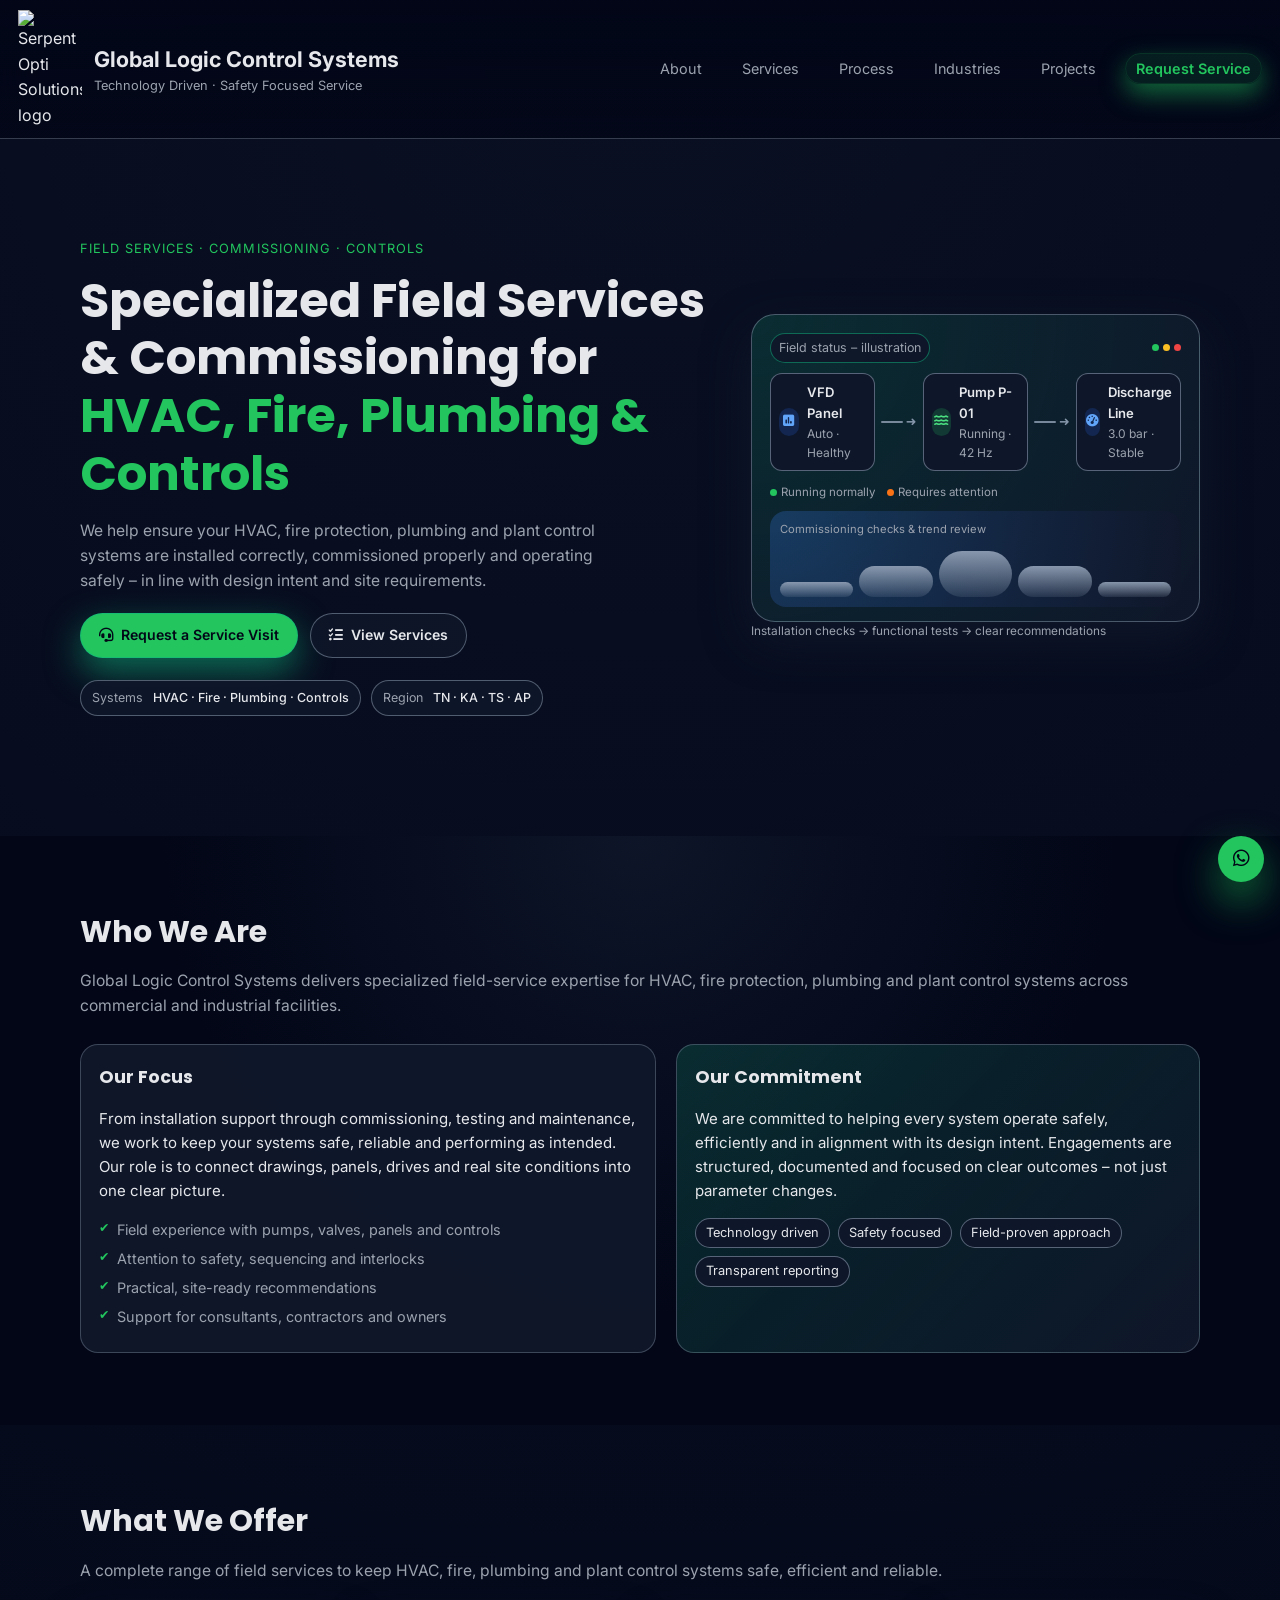
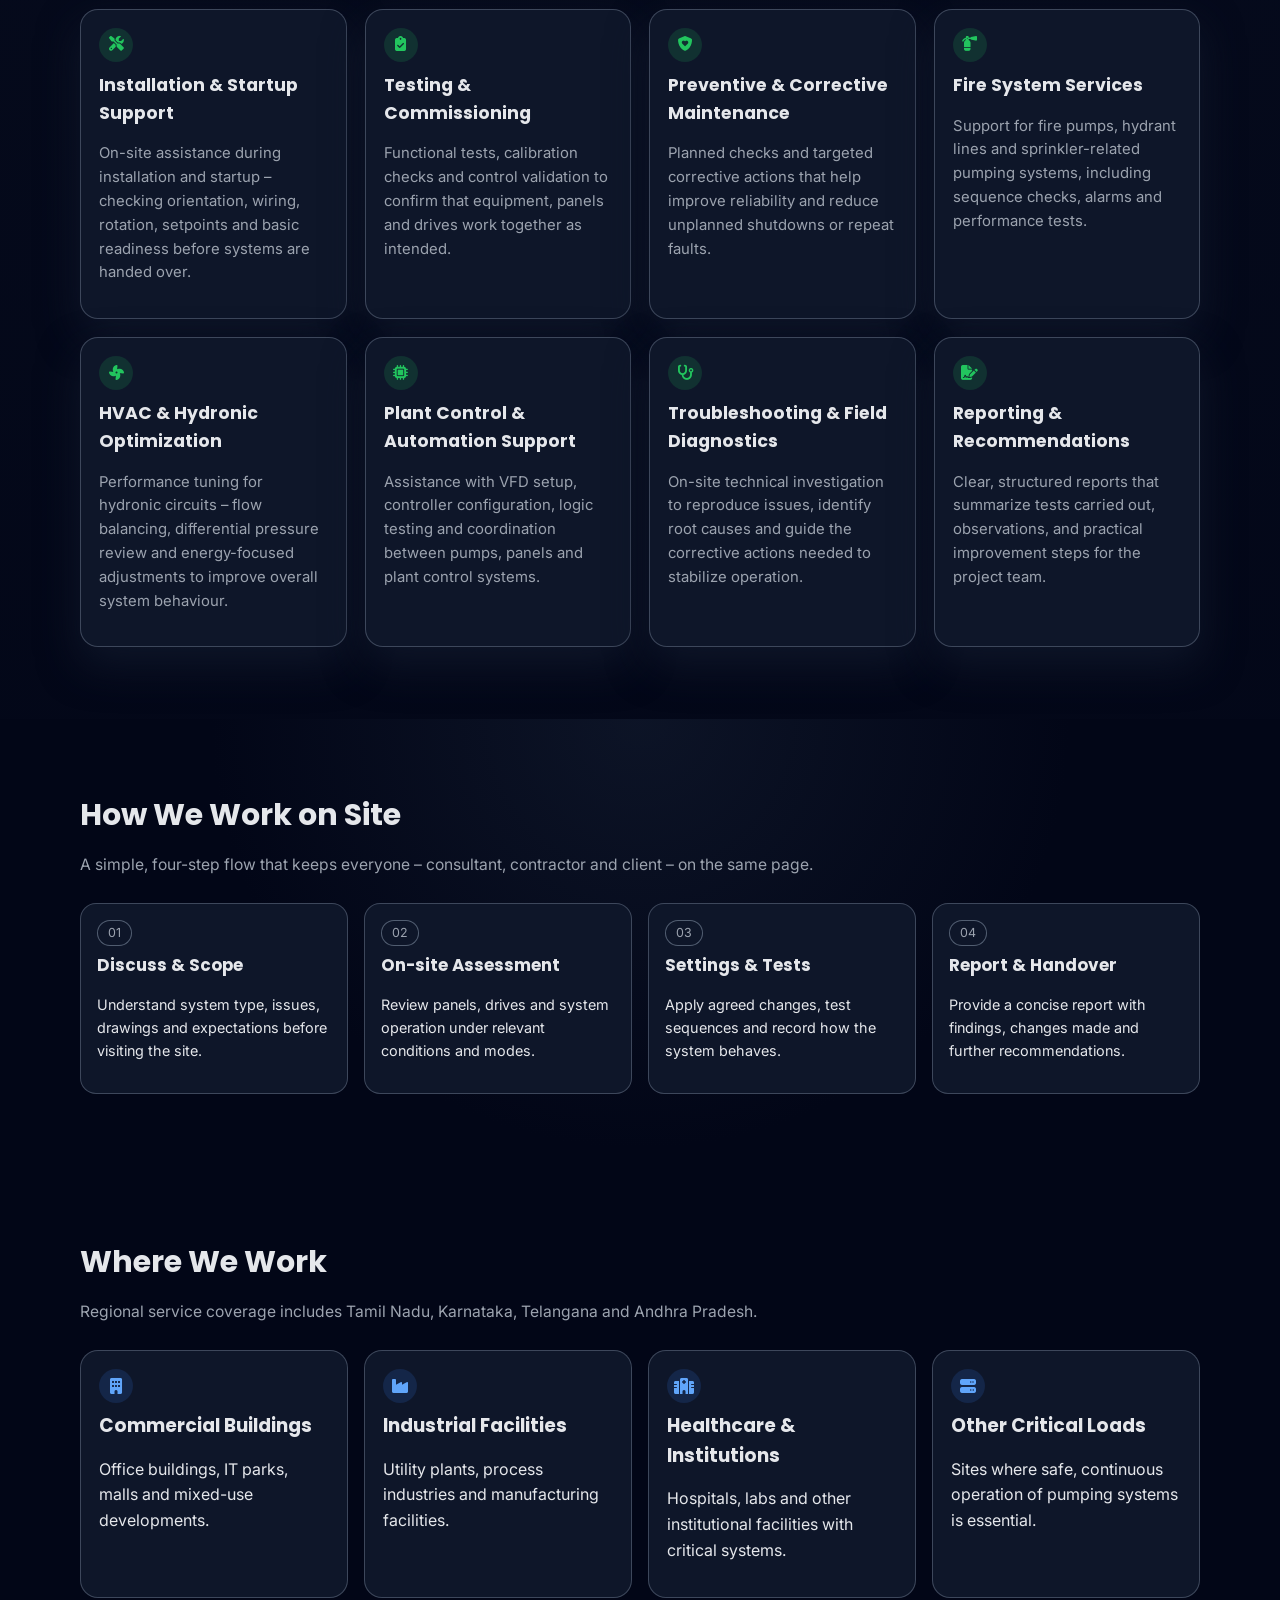
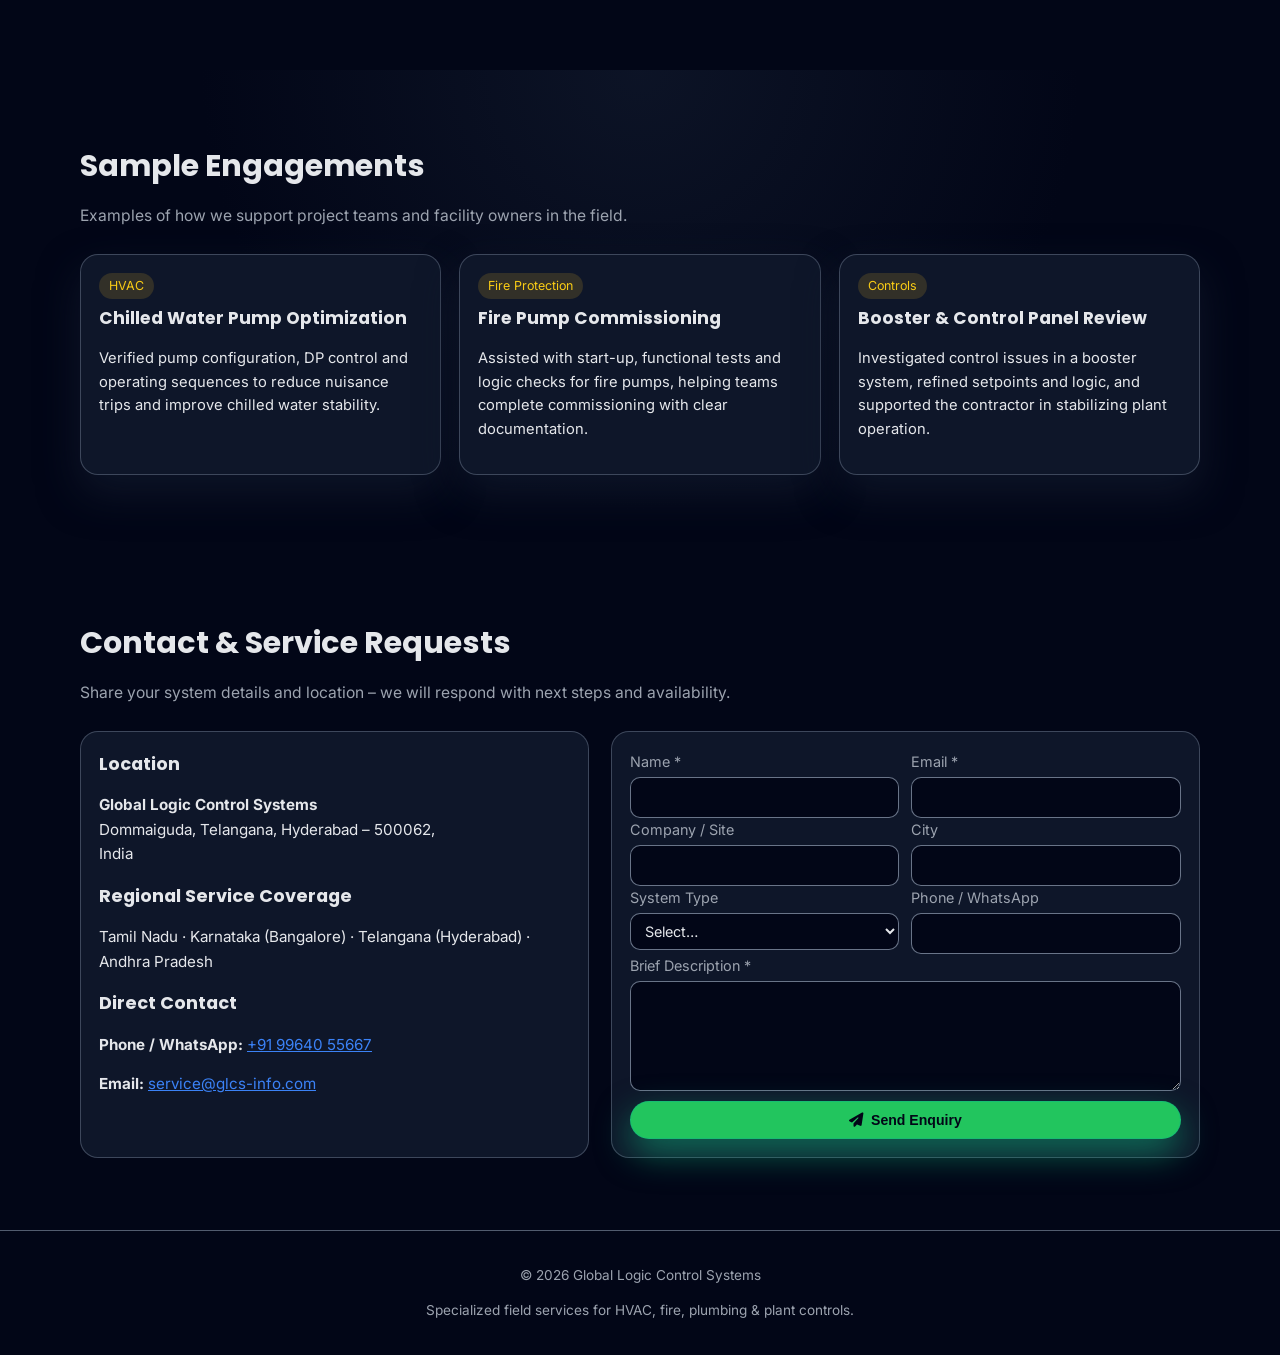
==== commit 81851565: "Update index.html" ====
--- a/index.html
+++ b/index.html
@@ -2,20 +2,20 @@
 <html lang="en">
 <head>
   <meta charset="UTF-8" />
-  <title>Serpent Opti Solutions | HVAC, Fire, Plumbing & Control Services</title>
+  <title>Global Logic Control Systems | HVAC, Fire, Plumbing & Control Services</title>
   <meta name="viewport" content="width=device-width, initial-scale=1" />
 
   <!-- SEO -->
-  <meta name="description" content="Serpent Opti Solutions provides specialized field services for HVAC, fire protection, plumbing and plant control systems – including installation support, commissioning, maintenance, troubleshooting and control optimization across South India." />
+  <meta name="description" content="Global Logic Control Systems provides specialized field services for HVAC, fire protection, plumbing and plant control systems – including installation support, commissioning, maintenance, troubleshooting and control optimization across South India." />
   <meta name="robots" content="index, follow" />
-  <link rel="canonical" href="https://www.serpentoptisolutions.in/" />
+  <link rel="canonical" href="https://www.glcs-info.com/" />
 
   <!-- Open Graph -->
   <meta property="og:type" content="website" />
-  <meta property="og:title" content="Serpent Opti Solutions | HVAC, Fire, Plumbing & Controls" />
+  <meta property="og:title" content="Global Logic Control Systems | HVAC, Fire, Plumbing & Controls" />
   <meta property="og:description" content="Specialized field services & commissioning for HVAC, fire, plumbing and plant control systems." />
-  <meta property="og:url" content="https://www.serpentoptisolutions.in/" />
-  <meta property="og:site_name" content="Serpent Opti Solutions" />
+  <meta property="og:url" content="https://www.glcs-info.com" />
+  <meta property="og:site_name" content="Global Logic Control Systems" />
 
   <!-- Manifest -->
   <link rel="manifest" href="manifest.webmanifest" />
@@ -44,7 +44,7 @@
       <div class="logo-container">
         <img src="images/logo.png" alt="Serpent Opti Solutions logo" class="logo-img" />
         <div class="logo-text-group">
-          <span class="logo-title">Serpent Opti Solutions</span>
+          <span class="logo-title">Global Logic Control Systems</span>
           <span class="logo-subtitle">Technology Driven · Safety Focused Service</span>
         </div>
       </div>
@@ -187,7 +187,7 @@
       <div class="container section-header">
         <h2>Who We Are</h2>
         <p class="section-subtitle">
-          Serpent Opti Solutions delivers specialized field-service expertise for HVAC, fire protection,
+          Global Logic Control Systems delivers specialized field-service expertise for HVAC, fire protection,
           plumbing and plant control systems across commercial and industrial facilities.
         </p>
       </div>
@@ -430,9 +430,9 @@
         <div class="contact-details">
           <h3>Location</h3>
           <p>
-            <strong>Serpent Opti Solutions</strong><br />
-            1-79, Gollapalli Village, Puttur, Tirupati – 517571,<br />
-            Andhra Pradesh, India 
+            <strong>Global Logic Control Systems</strong><br />
+            Dommaiguda, Telangana, Hyderabad – 500062,<br />
+            India 
           </p>
 
           <h3>Regional Service Coverage</h3>
@@ -442,7 +442,7 @@
 
           <h3>Direct Contact</h3>
           <p><strong>Phone / WhatsApp:</strong> <a href="tel:+919964055667">+91 99640 55667</a></p>
-          <p><strong>Email:</strong> <a href="mailto:service@serpentoptisolutions.in">service@serpentoptisolutions.in</a></p>
+          <p><strong>Email:</strong> <a href="mailto:service@glcs-info.com">service@glcs-info.com</a></p>
         </div>
 
         <form
@@ -515,14 +515,14 @@
 
   <footer class="site-footer">
     <div class="container footer-inner">
-      <p>&copy; <span id="year"></span> Serpent Opti Solutions</p>
+      <p>&copy; <span id="year"></span> Global Logic Control Systems</p>
       <p class="footer-tagline">Specialized field services for HVAC, fire, plumbing & plant controls.</p>
     </div>
   </footer>
 
   <!-- WhatsApp Floating Button -->
   <a
-    href="https://wa.me/919964055667?text=Hello%2C%20I%20would%20like%20to%20discuss%20a%20field%20service%20requirement."
+    href="https://wa.me/919346556132?text=Hello%2C%20I%20would%20like%20to%20discuss%20a%20field%20service%20requirement."
     class="whatsapp-fab"
     target="_blank"
     aria-label="Chat on WhatsApp"
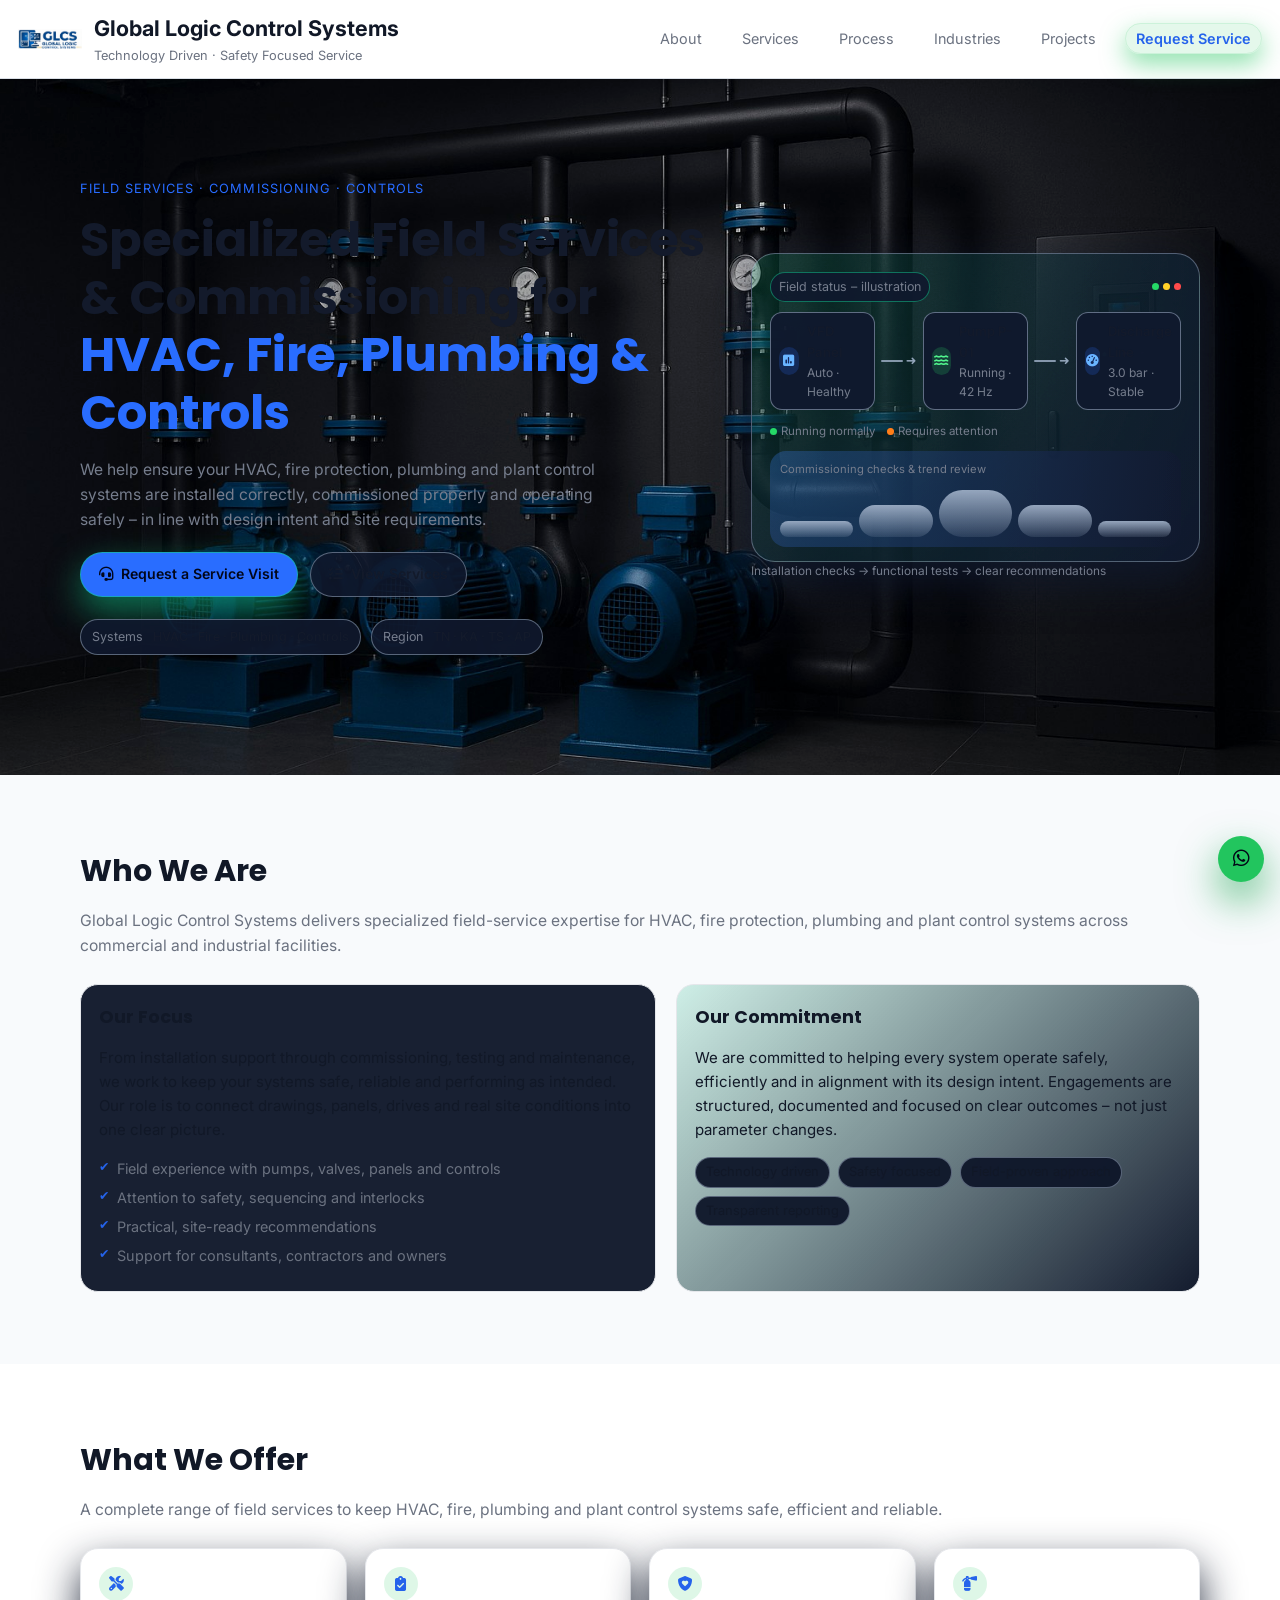
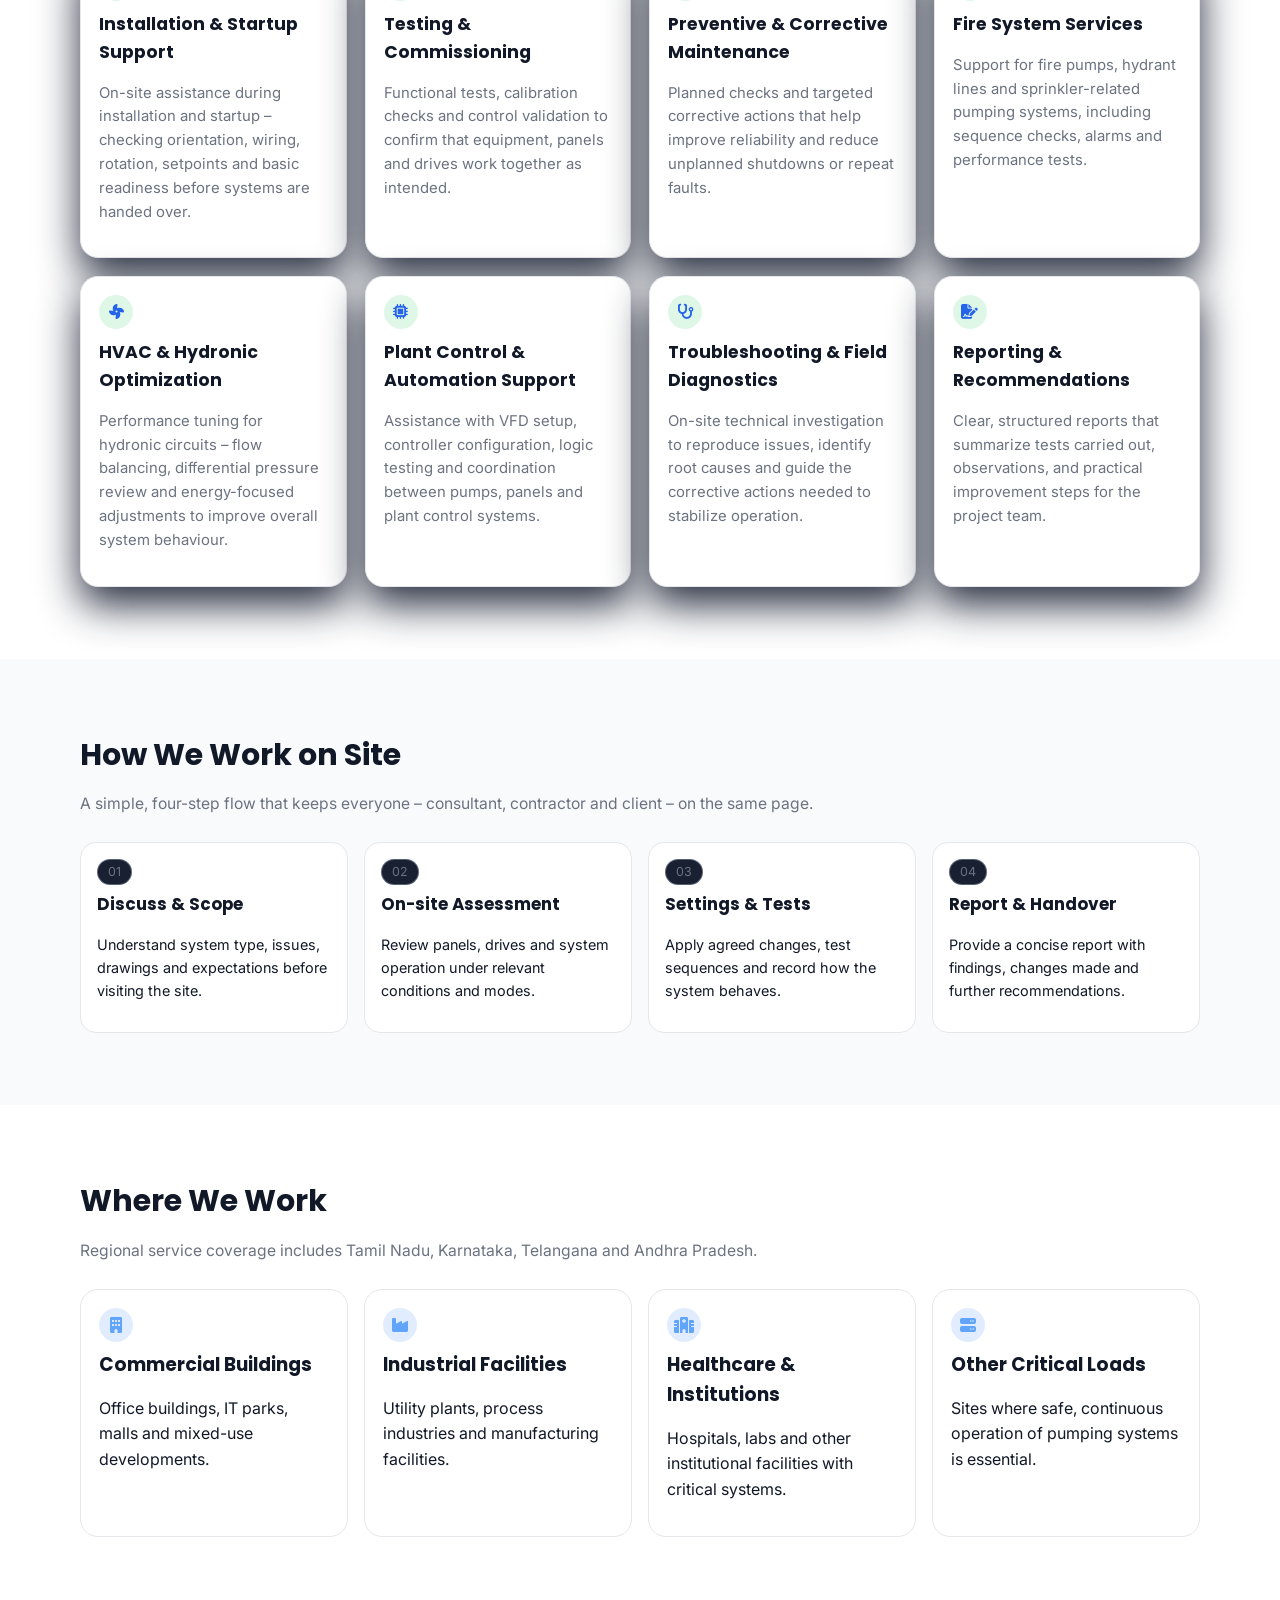
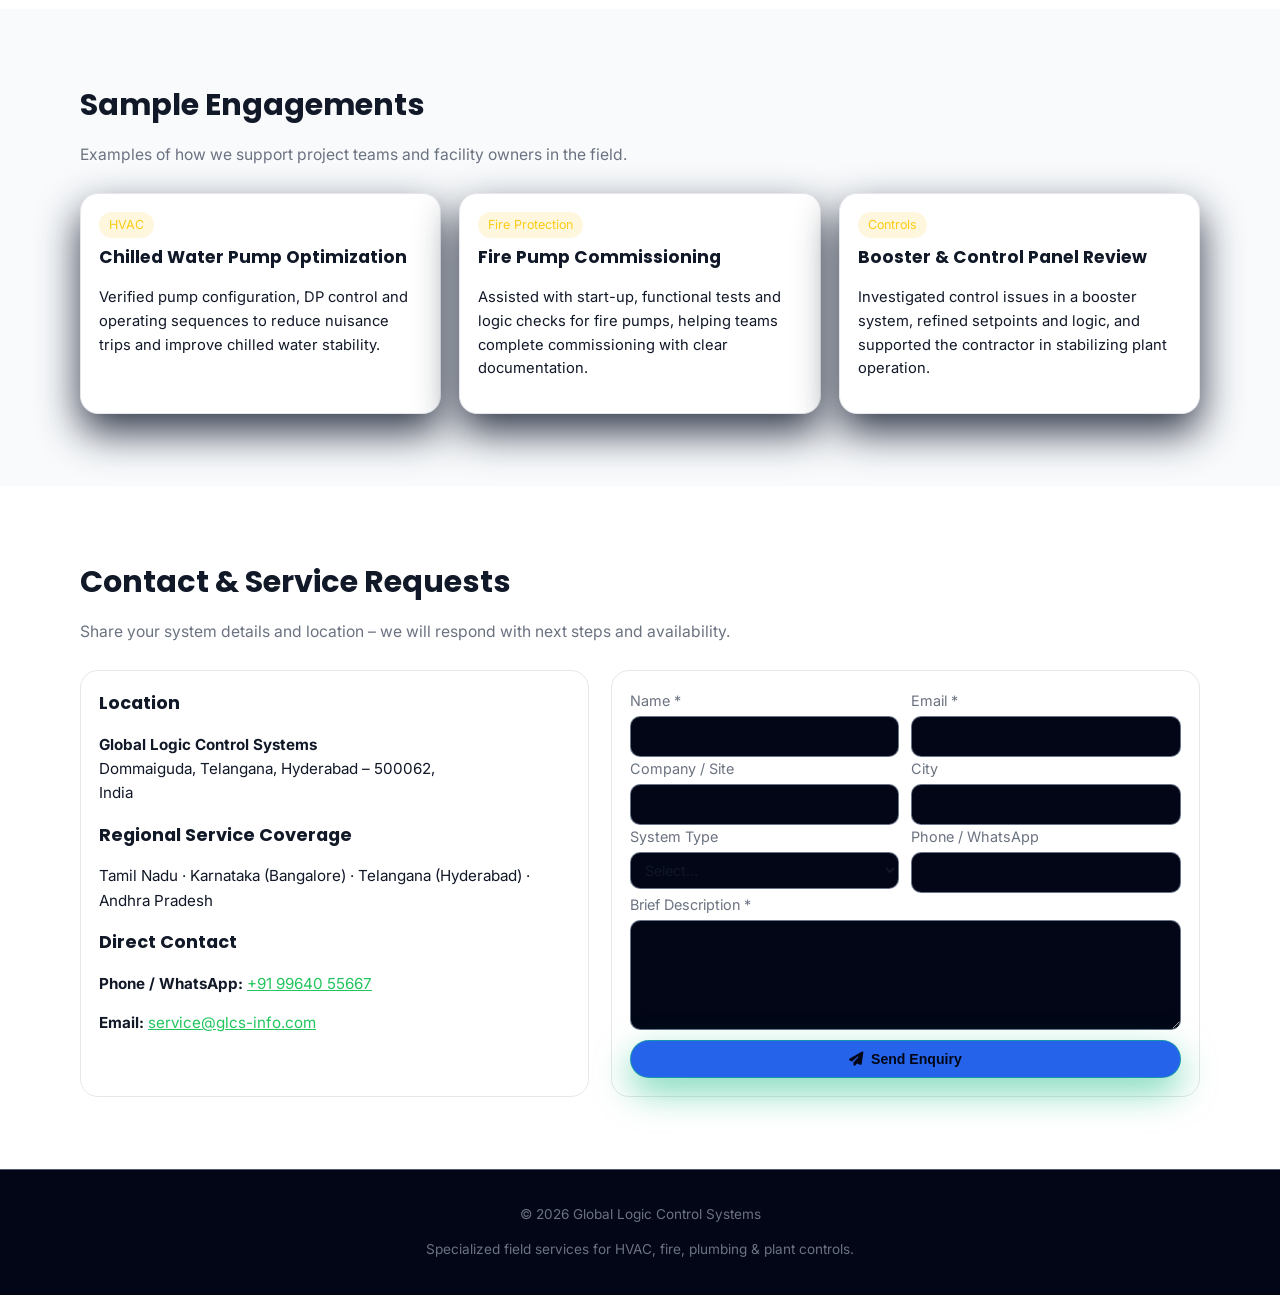
==== commit a12d370f: "Update index.html" ====
--- a/index.html
+++ b/index.html
@@ -42,7 +42,7 @@
   <header class="site-header" id="top">
     <nav class="nav">
       <div class="logo-container">
-        <img src="images/logo.png" alt="Serpent Opti Solutions logo" class="logo-img" />
+        <img src="images/logo_new.png" alt="Serpent Opti Solutions logo" class="logo-img" />
         <div class="logo-text-group">
           <span class="logo-title">Global Logic Control Systems</span>
           <span class="logo-subtitle">Technology Driven · Safety Focused Service</span>
--- a/style.css
+++ b/style.css
@@ -1,14 +1,14 @@
 :root {
-  --bg-body: #020617;
-  --bg-elevated: #020617;
+  --bg-body: #ffffff;
+  --bg-elevated: #ffffff;
   --bg-elevated-soft: #020617;
-  --bg-muted: #020617;
-  --accent: #22c55e;
+  --bg-muted: #f8fafc;
+  --accent: #2563eb;
   --accent-soft: rgba(34, 197, 94, 0.12);
-  --accent-2: #3b82f6;
-  --text-main: #e5e7eb;
-  --text-muted: #9ca3af;
-  --border-soft: rgba(148, 163, 184, 0.35);
+  --accent-2: #22c55e;
+  --text-main: #111827;
+  --text-muted: #6b7280;
+  --border-soft: #e5e7eb;
   --shadow-soft: 0 18px 45px rgba(15, 23, 42, 0.9);
   --radius-lg: 18px;
   --radius-pill: 999px;
@@ -27,9 +27,8 @@
   font-family: "Inter", system-ui, -apple-system, BlinkMacSystemFont, "Segoe UI", sans-serif;
   line-height: 1.6;
   color: var(--text-main);
-  background:
-    radial-gradient(circle at top, rgba(15, 23, 42, 0.6), transparent 60%),
-    #020617;
+  background: #ffffff;
+    
 }
 
 img {
@@ -62,7 +61,7 @@
 }
 
 .section-muted {
-  background: radial-gradient(circle at top, rgba(15, 23, 42, 0.8), #020617 55%);
+  background: #f8fafc;
 }
 
 /* Typography */
@@ -113,7 +112,7 @@
   top: 0;
   z-index: 50;
   backdrop-filter: blur(18px);
-  background: linear-gradient(to bottom, rgba(2, 6, 23, 0.96), rgba(2, 6, 23, 0.8));
+  background: #ffffff;
   border-bottom: 1px solid rgba(148, 163, 184, 0.35);
   transition: box-shadow 0.2s ease, border-color 0.2s ease, background 0.2s ease;
 }
@@ -235,6 +234,7 @@
   position: relative;
   padding: 100px 0 120px;
   background: url("images/hero-pump-dark.jpg") center/cover no-repeat;
+  filter: brightness(1.1);
 }
 
 .hero-inner {
@@ -552,7 +552,7 @@
 .info-card {
   padding: 18px;
   border-radius: var(--radius-lg);
-  background: rgba(15, 23, 42, 0.98);
+  background: #ffffff;
   border: 1px solid var(--border-soft);
   box-shadow: 0 18px 40px rgba(15, 23, 42, 0.9);
   position: relative;
@@ -607,7 +607,7 @@
 .process-step {
   padding: 16px;
   border-radius: 16px;
-  background: rgba(15, 23, 42, 0.98);
+  background: #ffffff;
   border: 1px solid var(--border-soft);
   font-size: 0.9rem;
 }
@@ -634,7 +634,7 @@
 .industry-card {
   padding: 18px;
   border-radius: var(--radius-lg);
-  background: rgba(15, 23, 42, 0.98);
+  background: #ffffff;
   border: 1px solid var(--border-soft);
   transition: transform 0.18s ease, box-shadow 0.18s ease, border-color 0.18s ease;
 }
@@ -668,7 +668,7 @@
 .project-card {
   padding: 18px;
   border-radius: var(--radius-lg);
-  background: rgba(15, 23, 42, 0.98);
+  background: #ffffff;
   border: 1px solid var(--border-soft);
   box-shadow: 0 18px 40px rgba(15, 23, 42, 0.85);
   font-size: 0.92rem;
@@ -702,7 +702,7 @@
 .contact-details {
   padding: 18px;
   border-radius: var(--radius-lg);
-  background: rgba(15, 23, 42, 0.98);
+  background: #ffffff;
   border: 1px solid var(--border-soft);
   font-size: 0.95rem;
 }
@@ -715,7 +715,7 @@
 .contact-form {
   padding: 18px;
   border-radius: var(--radius-lg);
-  background: rgba(15, 23, 42, 0.98);
+  background: #ffffff;
   border: 1px solid var(--border-soft);
 }
 
@@ -816,7 +816,7 @@
   height: 36px;
   border-radius: 999px;
   border: 1px solid rgba(148, 163, 184, 0.8);
-  background: rgba(15, 23, 42, 0.98);
+  background: #ffffff;
   color: var(--text-main);
   display: inline-flex;
   align-items: center;
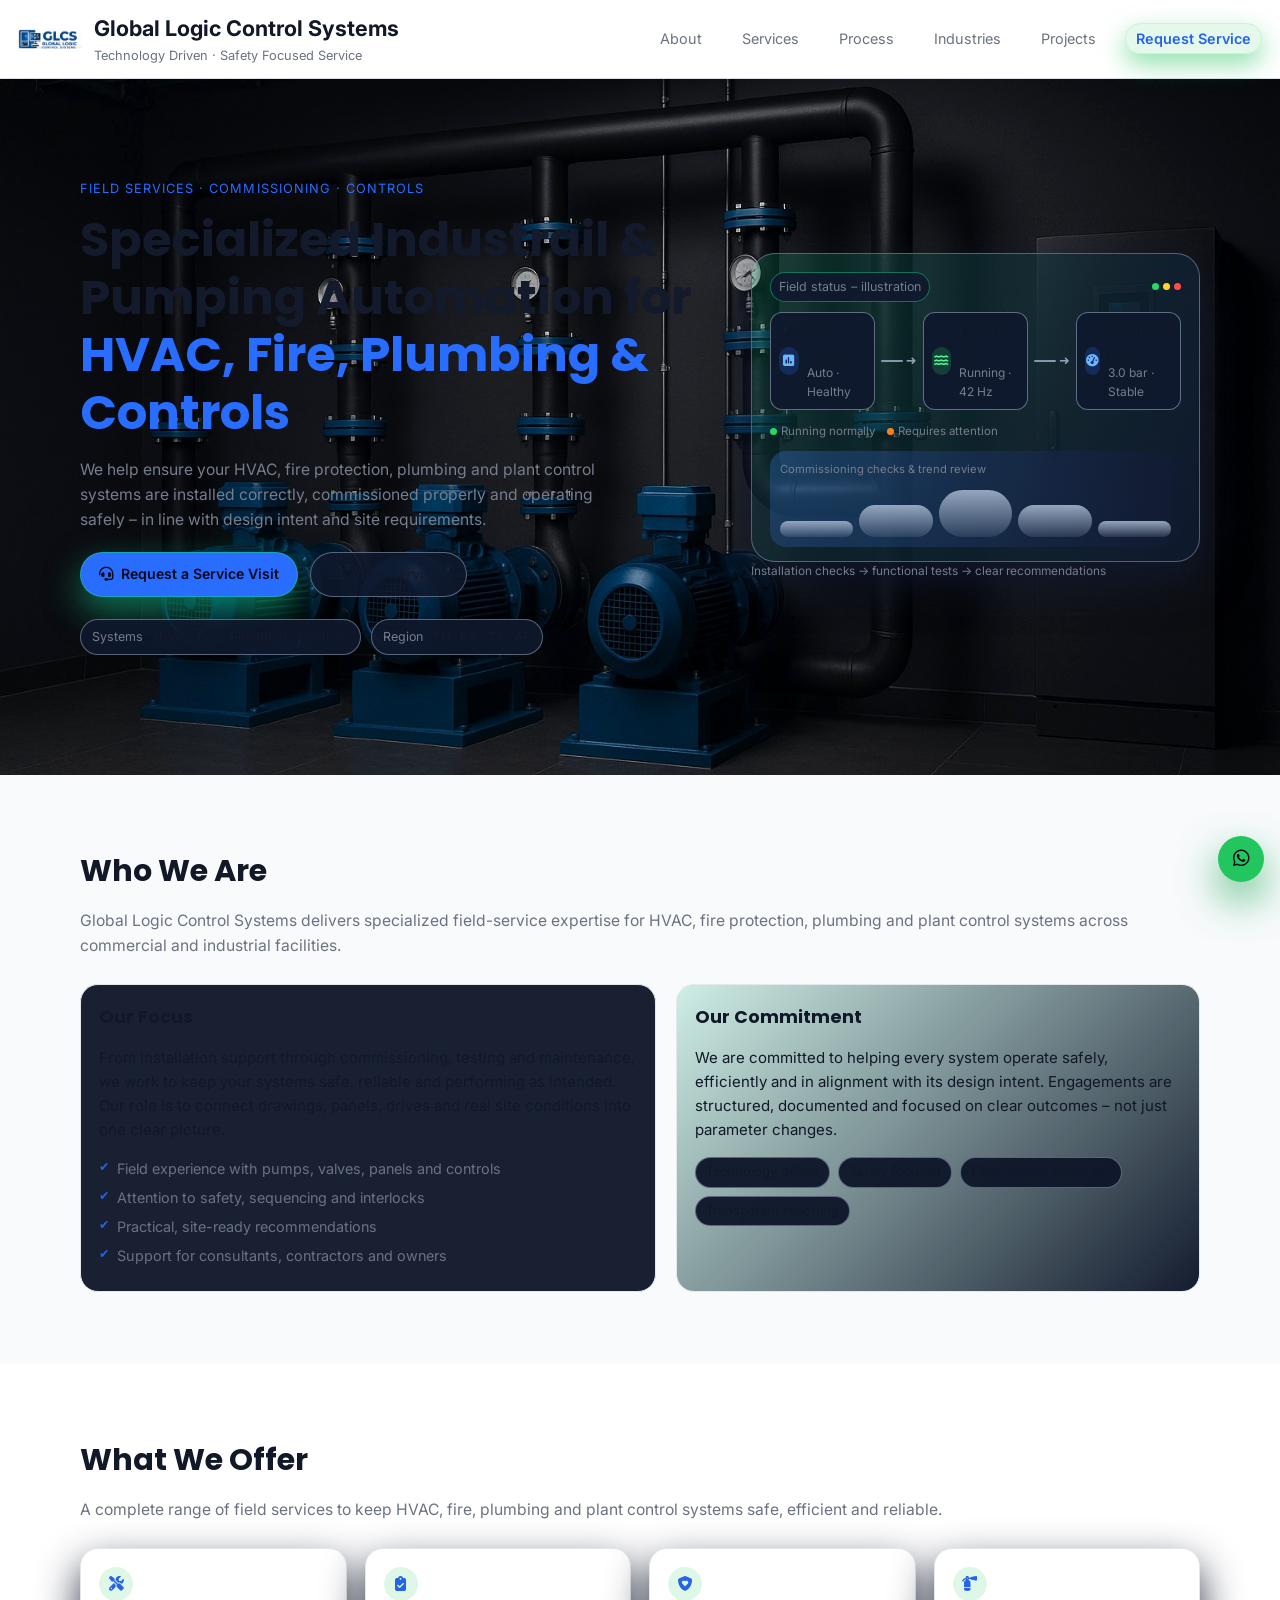
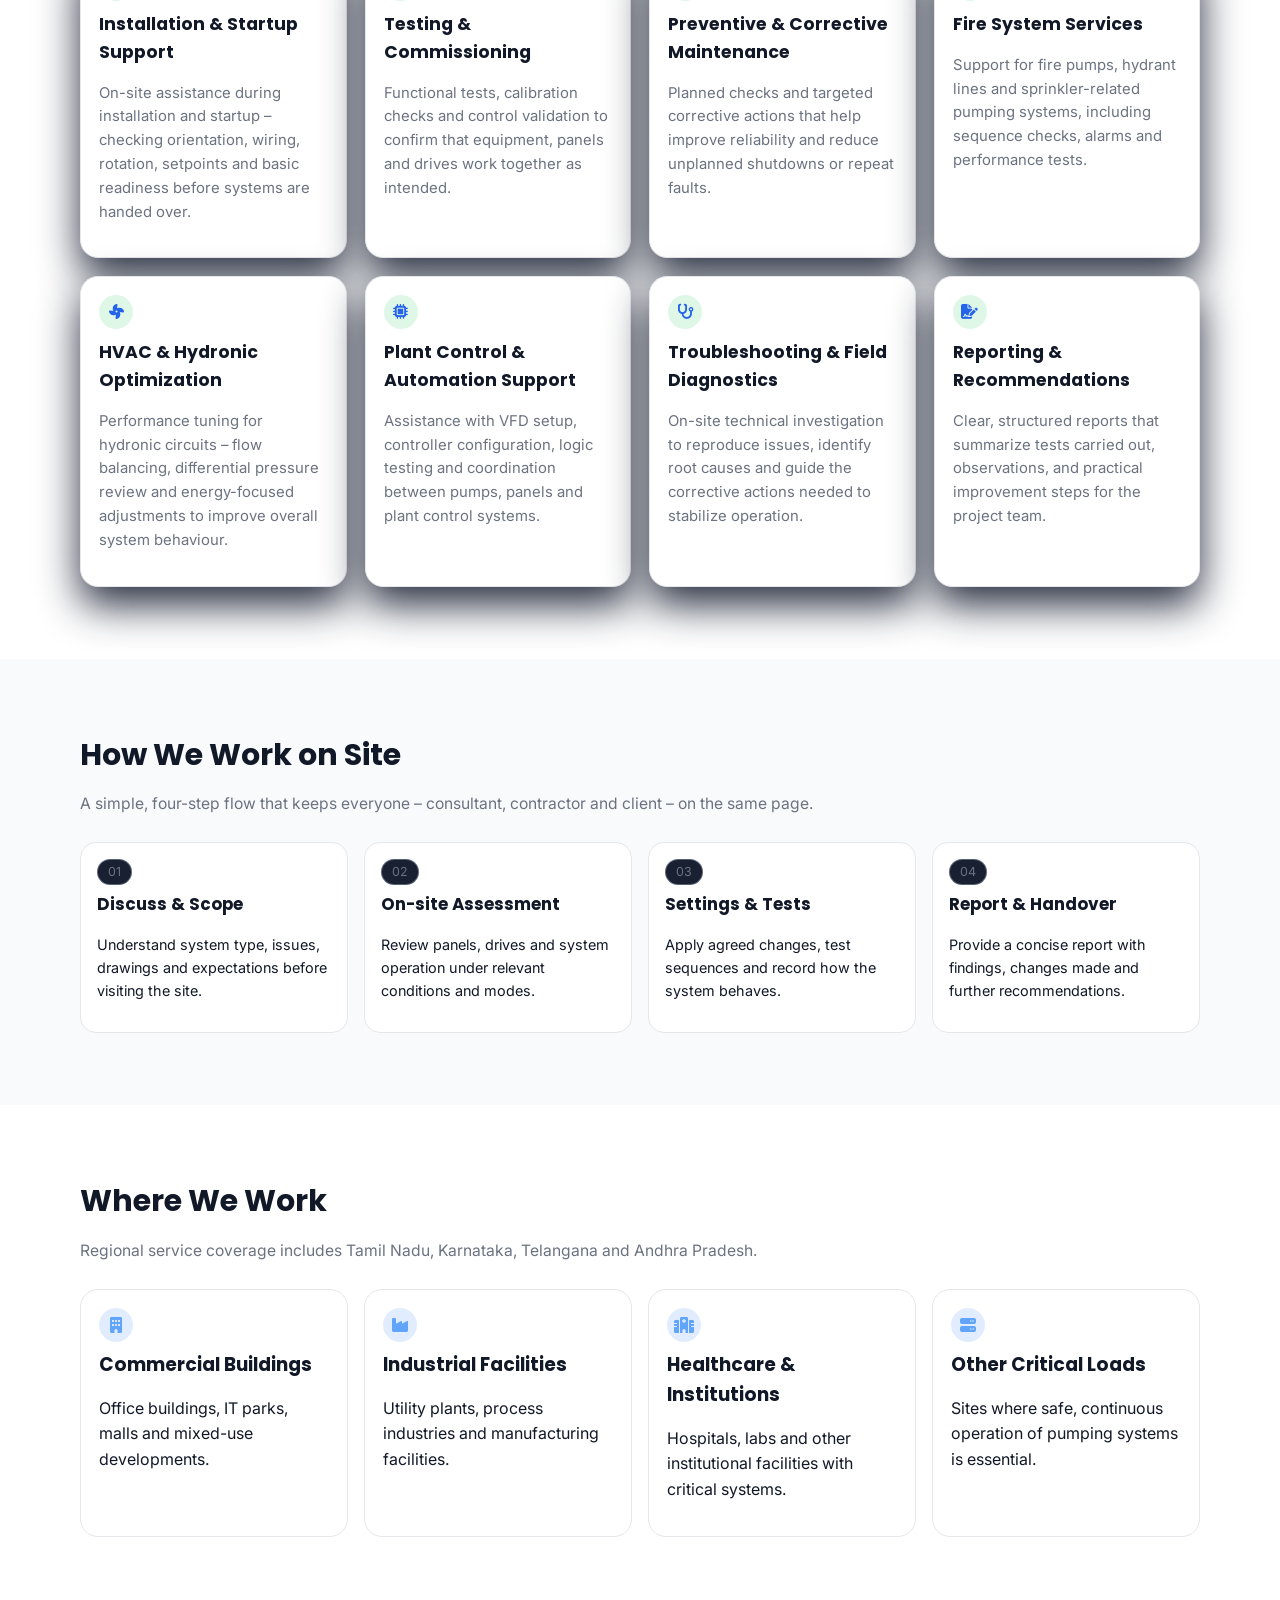
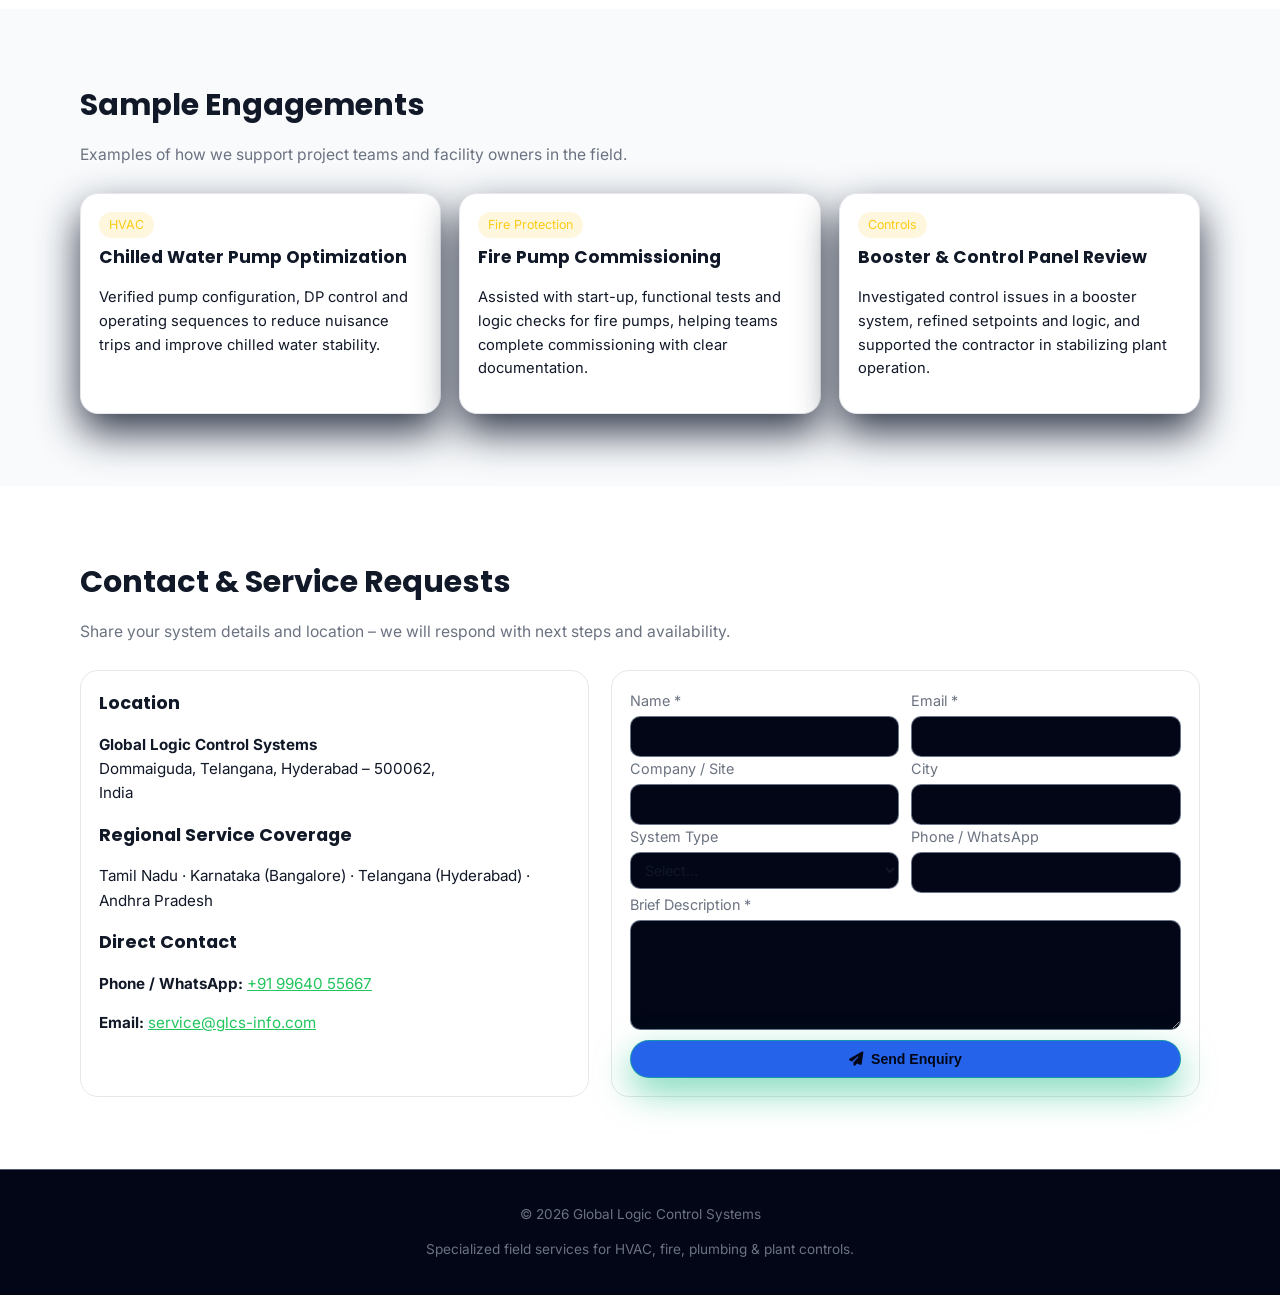
==== commit 7a8f1c35: "Update index.html" ====
--- a/index.html
+++ b/index.html
@@ -6,14 +6,14 @@
   <meta name="viewport" content="width=device-width, initial-scale=1" />
 
   <!-- SEO -->
-  <meta name="description" content="Global Logic Control Systems provides specialized field services for HVAC, fire protection, plumbing and plant control systems – including installation support, commissioning, maintenance, troubleshooting and control optimization across South India." />
+  <meta name="description" content="Global Logic Control Systems provides specialized field services for Industrail Automation Solcutions, Pumping Automation, Sales & Service – including installation support, commissioning, maintenance, troubleshooting and control optimization across South India." />
   <meta name="robots" content="index, follow" />
   <link rel="canonical" href="https://www.glcs-info.com/" />
 
   <!-- Open Graph -->
   <meta property="og:type" content="website" />
   <meta property="og:title" content="Global Logic Control Systems | HVAC, Fire, Plumbing & Controls" />
-  <meta property="og:description" content="Specialized field services & commissioning for HVAC, fire, plumbing and plant control systems." />
+  <meta property="og:description" content="Specialized field services & commissioning for Industrail Automation Solcutions, Pumping Automation, Sales & Service." />
   <meta property="og:url" content="https://www.glcs-info.com" />
   <meta property="og:site_name" content="Global Logic Control Systems" />
 
@@ -72,7 +72,7 @@
       <div class="hero-copy">
         <p class="hero-kicker">Field Services · Commissioning · Controls</p>
         <h1 id="hero-title">
-          Specialized Field Services & Commissioning for<br />
+          Specialized Industrail & Pumping Automation for<br />
           <span class="hero-highlight">HVAC, Fire, Plumbing & Controls</span>
         </h1>
         <p class="hero-text">
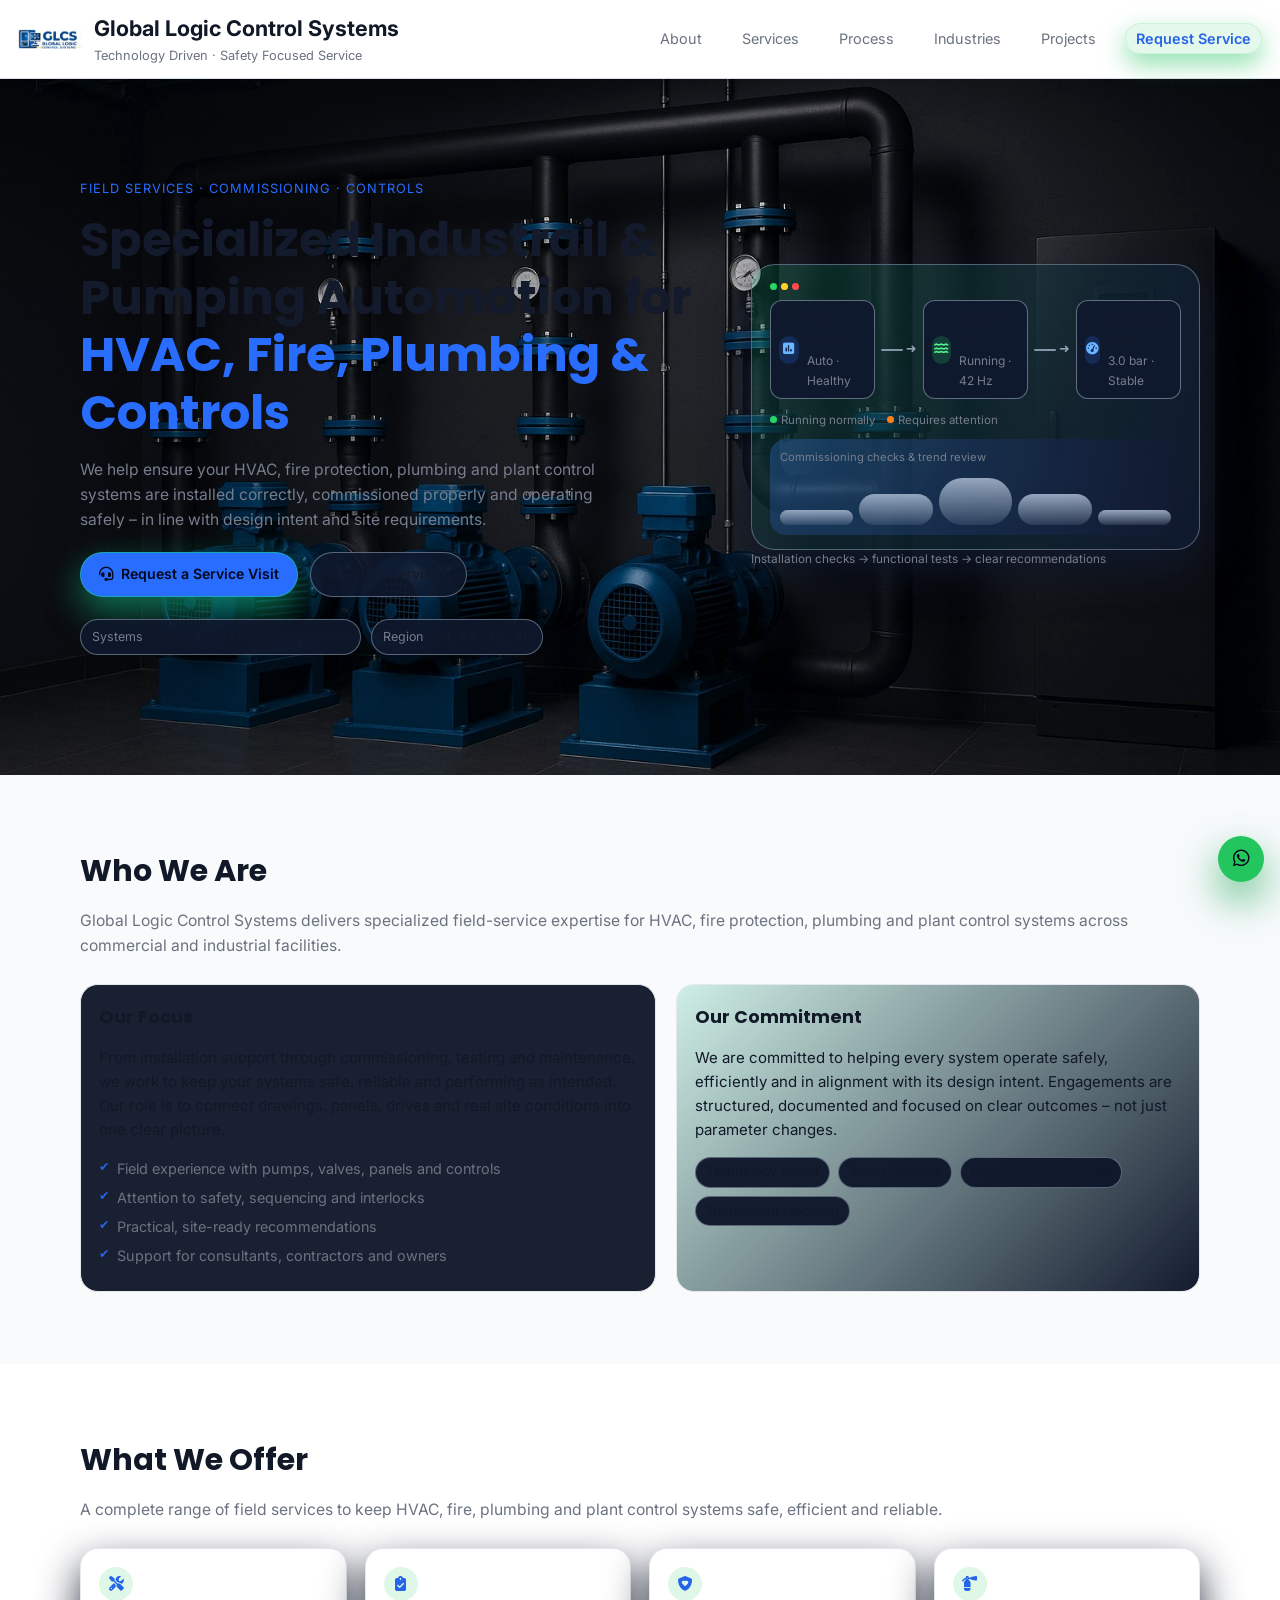
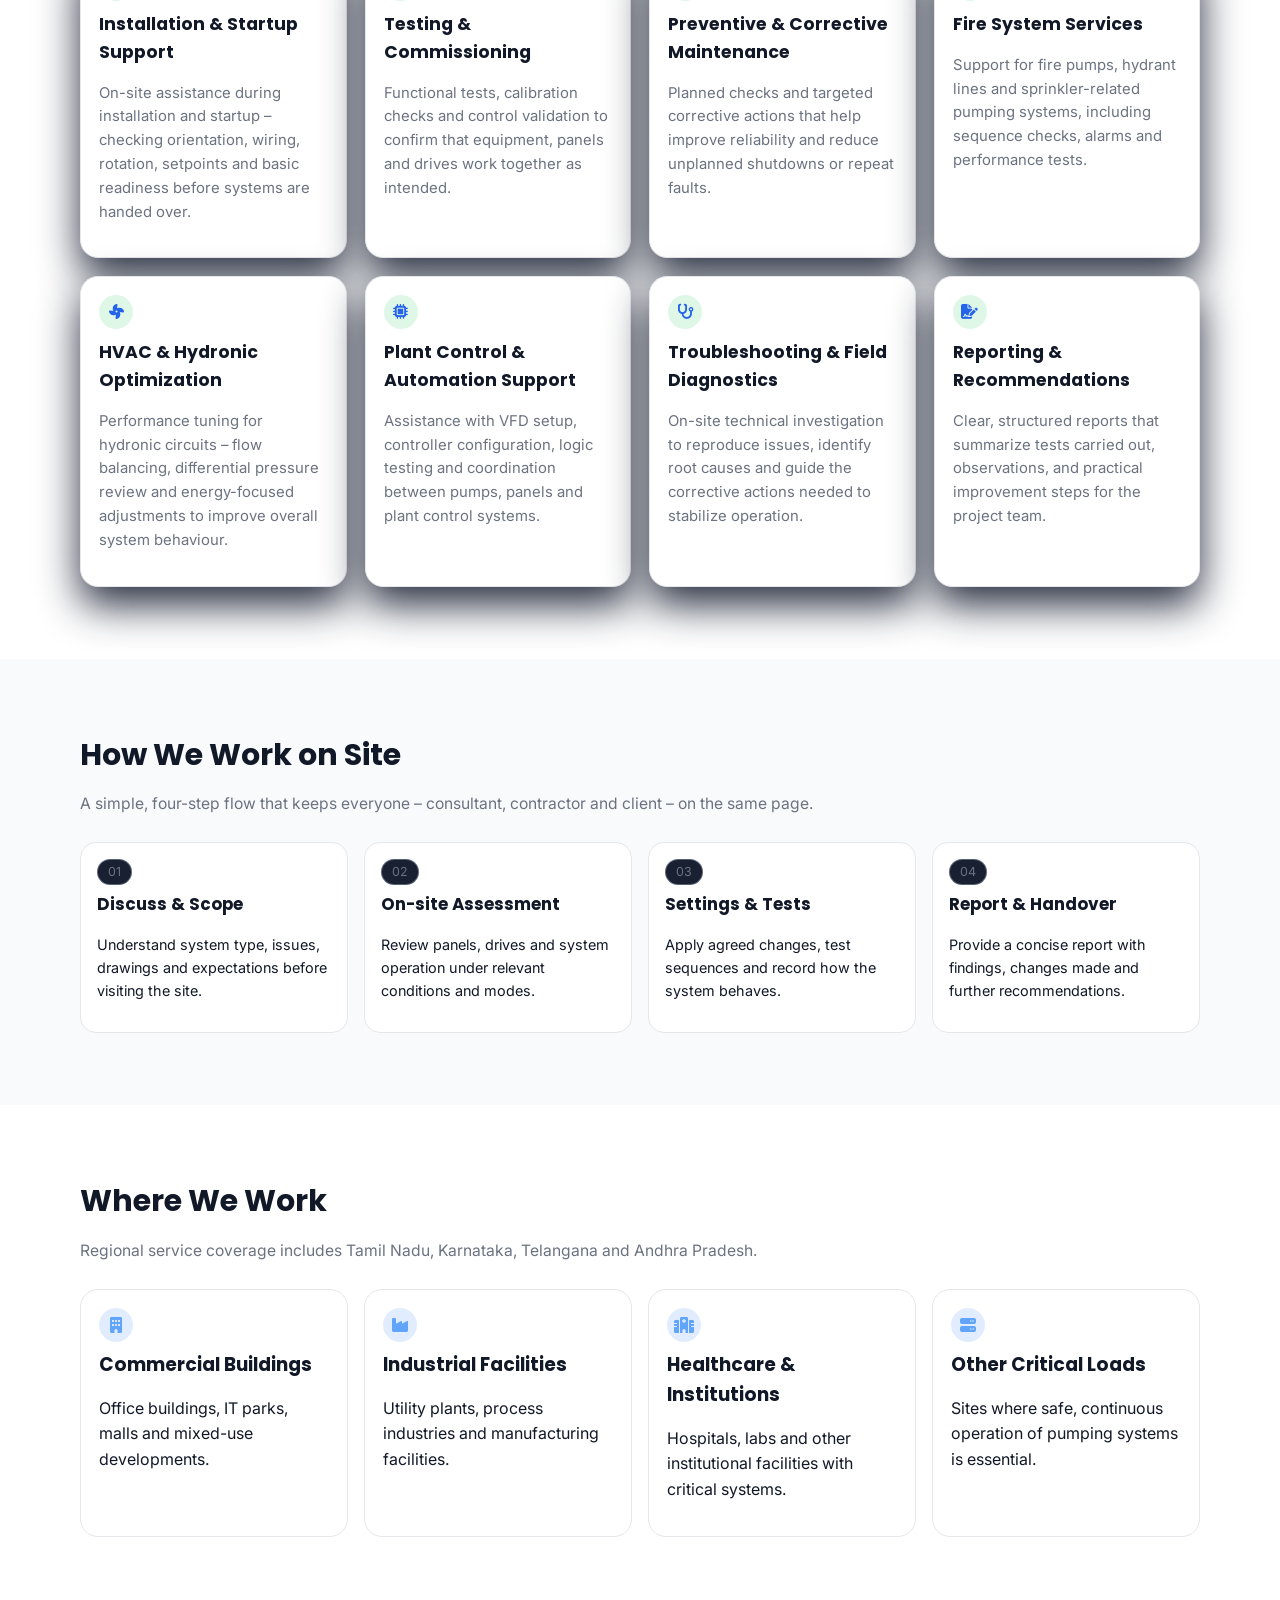
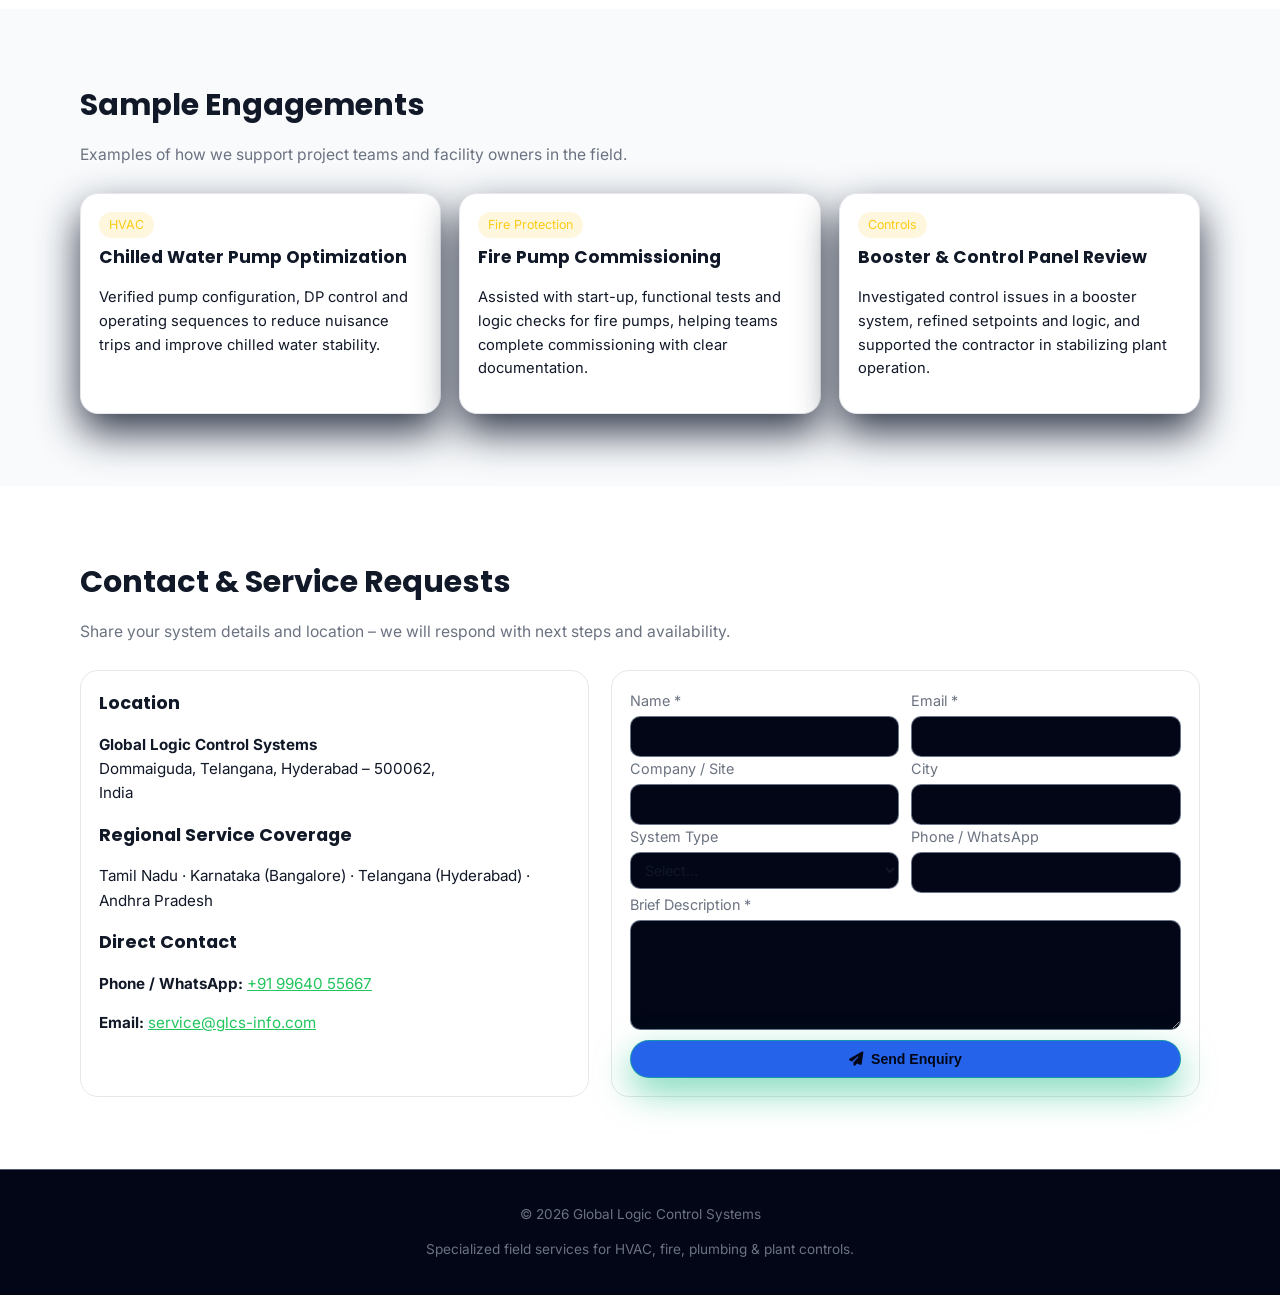
==== commit 0ceae783: "Update index.html" ====
--- a/index.html
+++ b/index.html
@@ -106,7 +106,6 @@
       <div class="hero-visual">
         <div class="hero-card">
           <div class="hero-card-header">
-            <span class="hero-chip">Field status – illustration</span>
             <span class="hero-dot-group">
               <span class="dot dot-green"></span>
               <span class="dot dot-amber"></span>
--- a/style.css
+++ b/style.css
@@ -262,7 +262,7 @@
 }
 
 .hero-highlight {
-  color: var(--accent);
+  color: #2563eb;
 }
 
 .hero-text {
